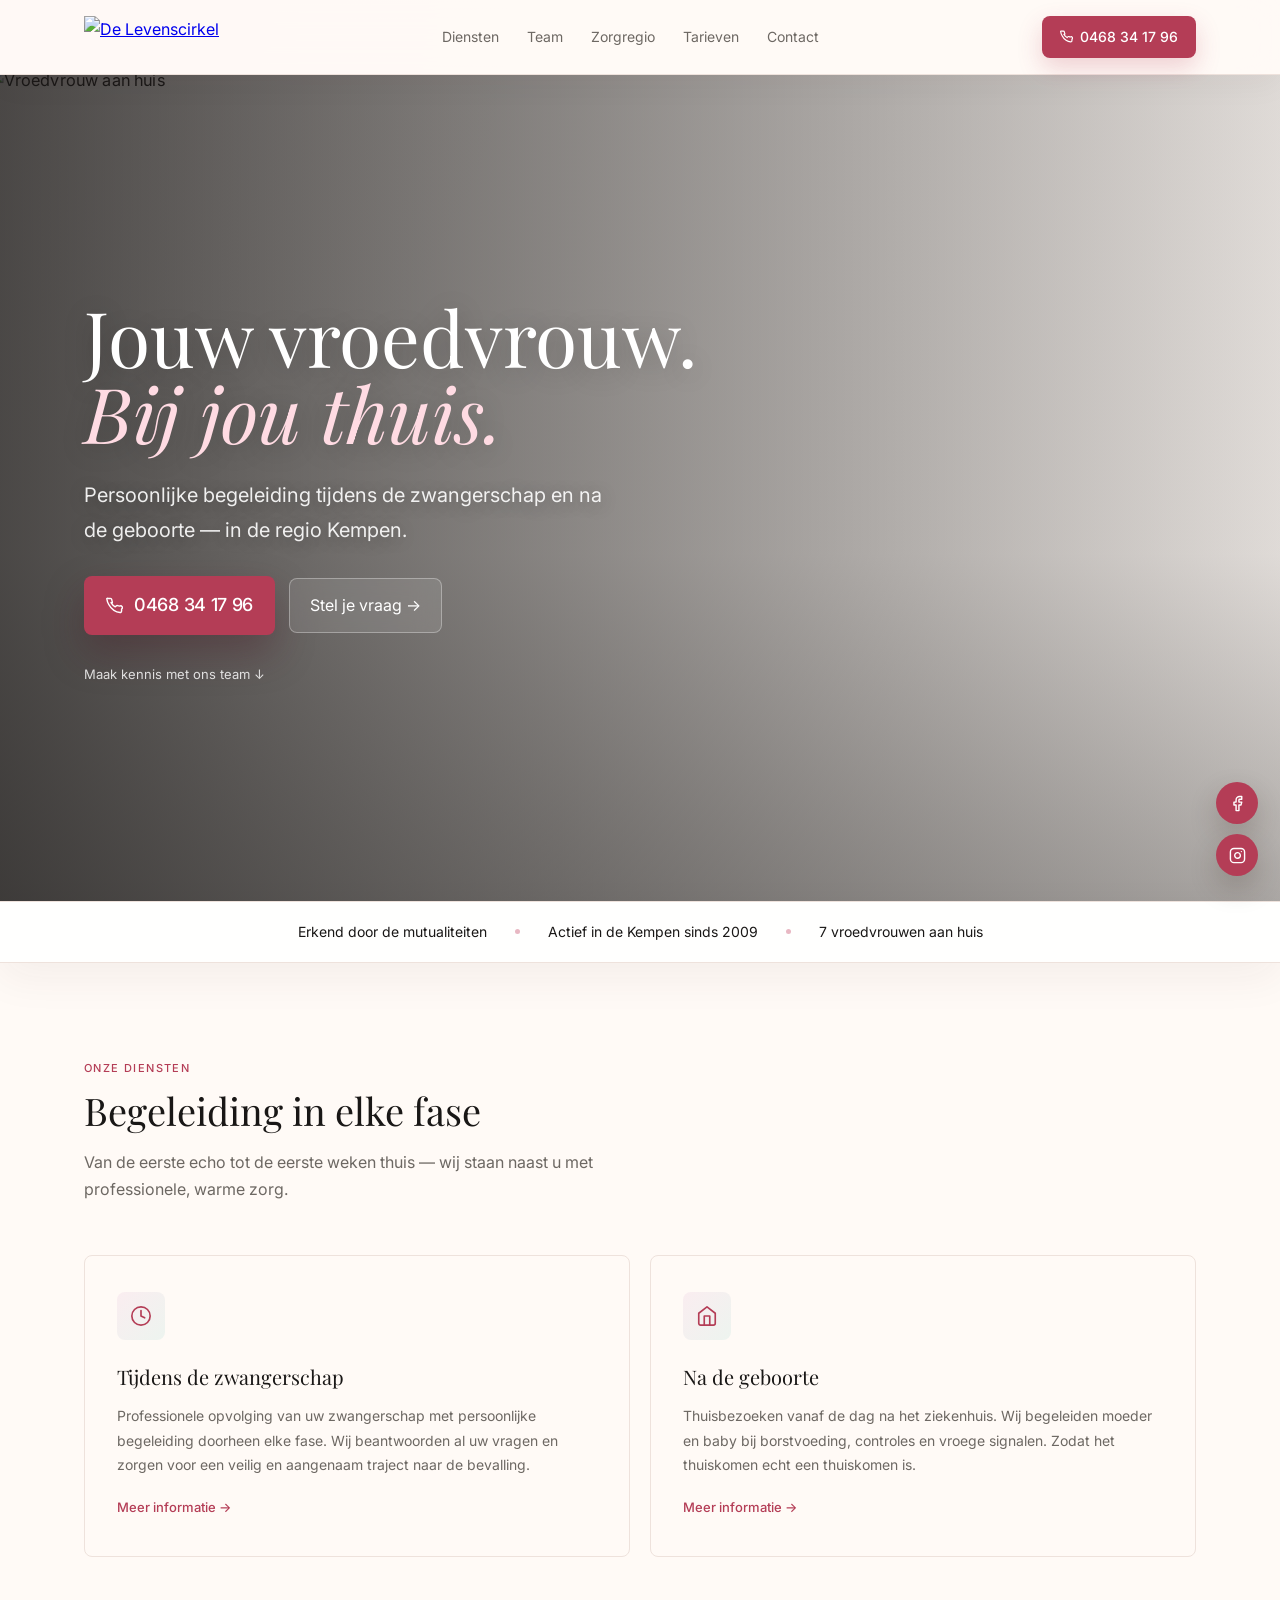
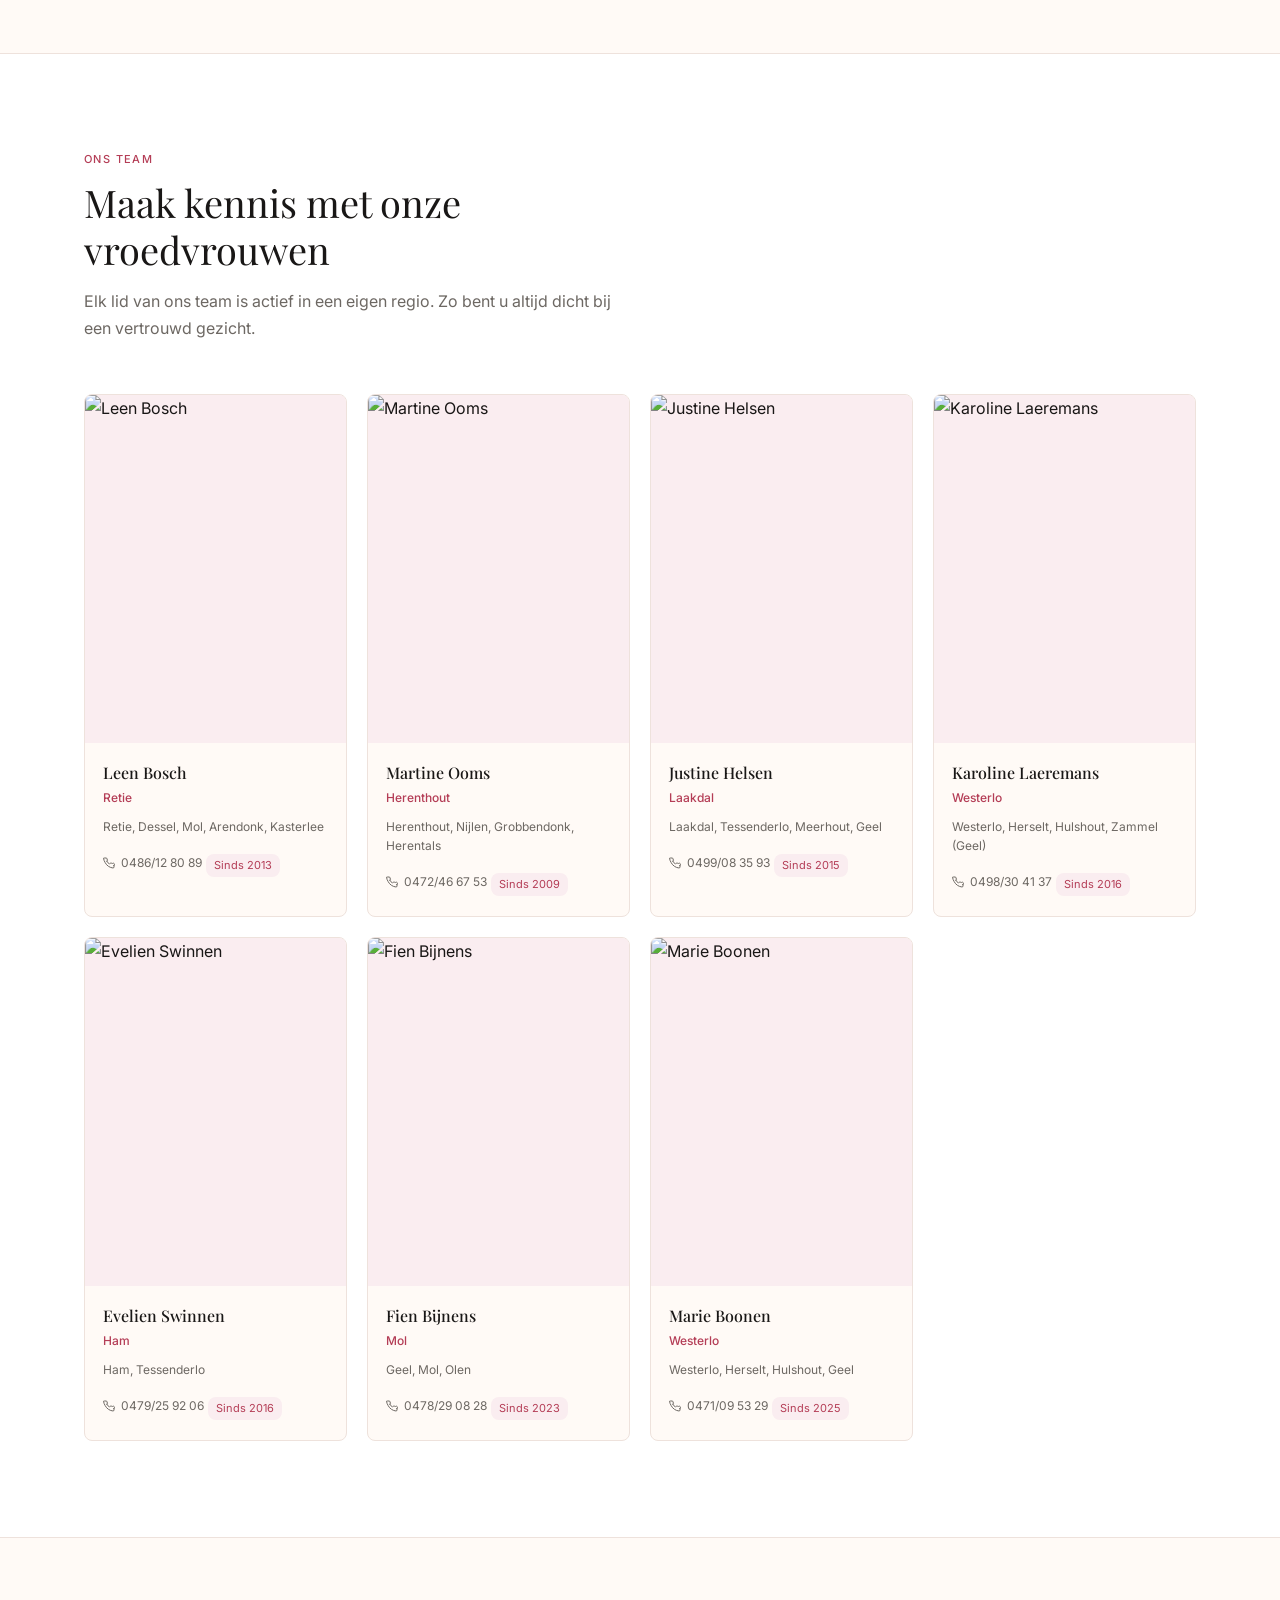
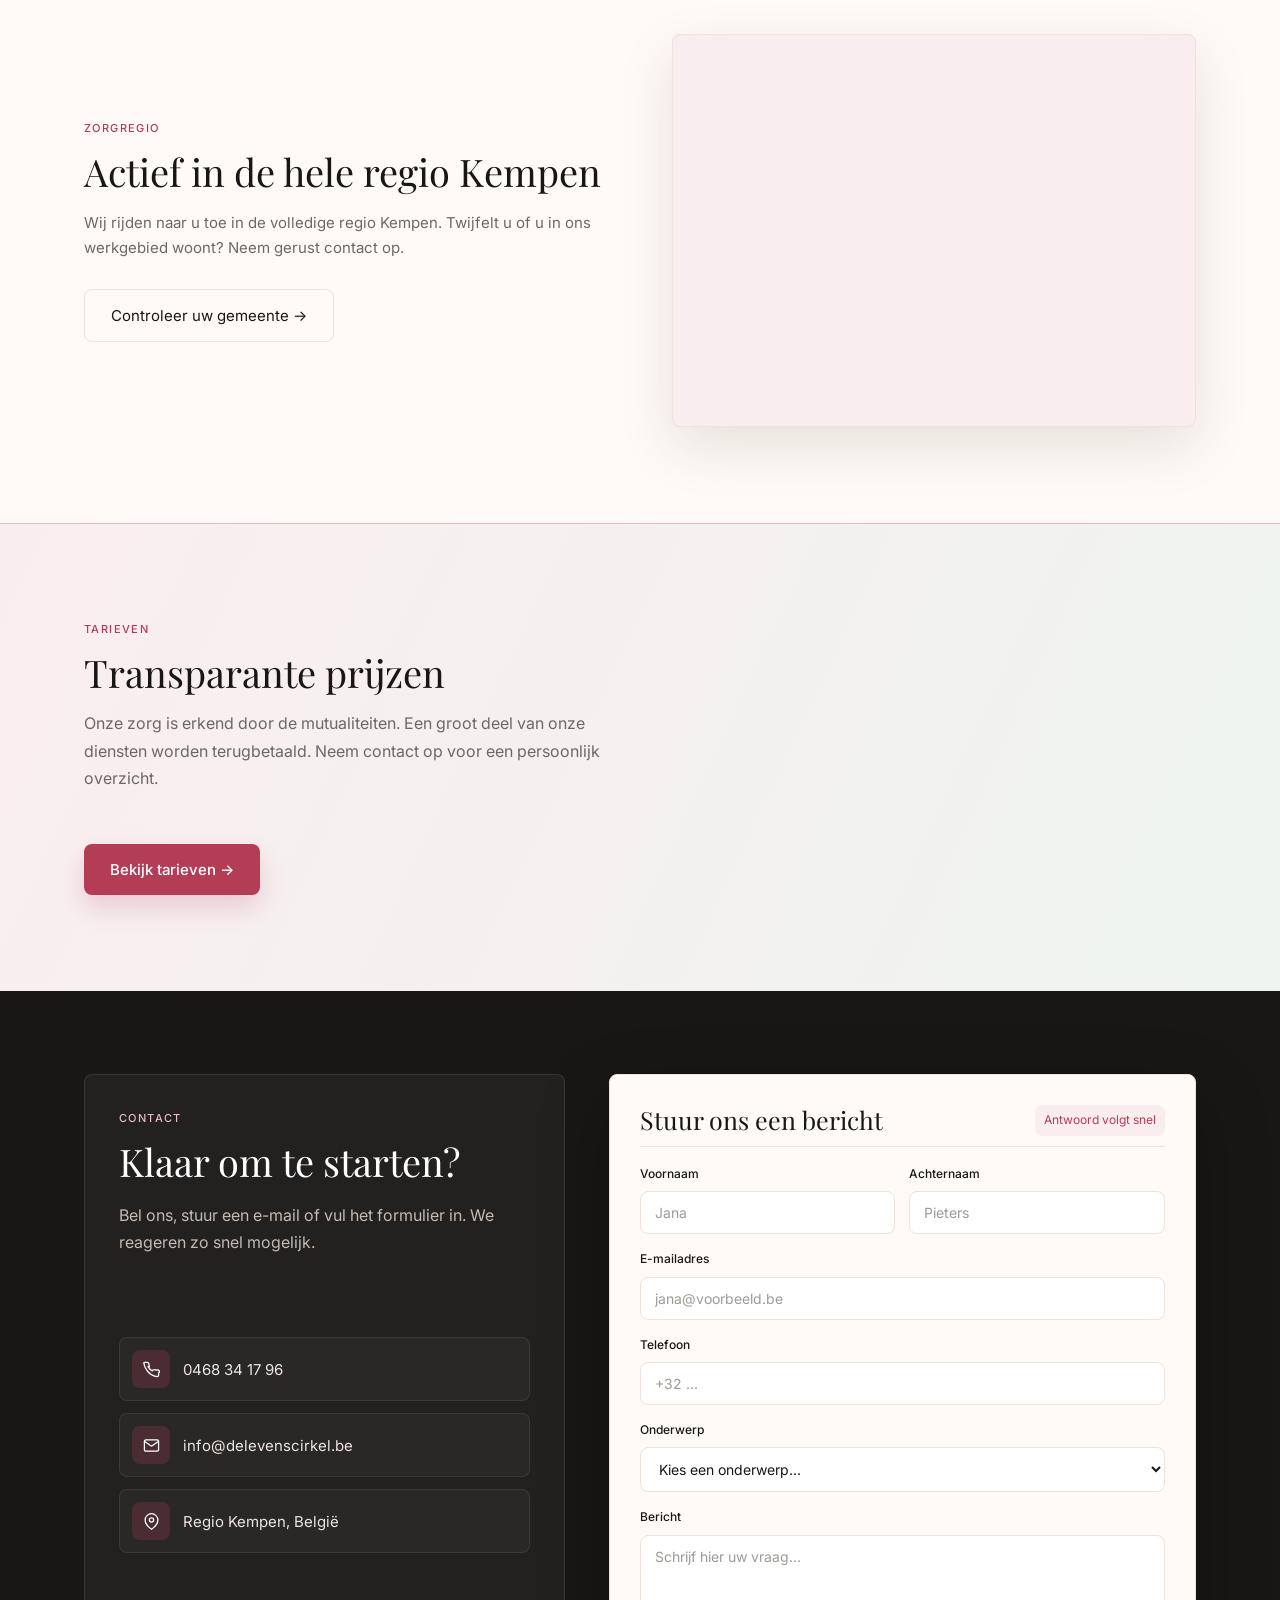
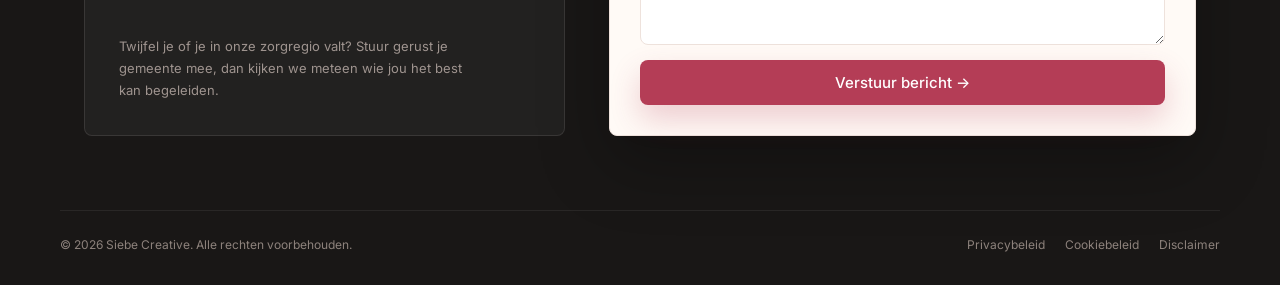
==== index.html @ e7edda1c "push" ====
<!DOCTYPE html>
<html lang="nl">
<head>
  <meta charset="UTF-8" />
  <meta name="viewport" content="width=device-width, initial-scale=1.0" />
  <title>De Levenscirkel - Vroedvrouwen aan huis · Regio Kempen</title>
  <meta name="description" content="Vertrouw tijdens je zwangerschap en na de geboorte op de zelfstandige vroedvrouwen van De Levenscirkel. Actief in de hele Antwerpse Kempen." />
  <link rel="preconnect" href="https://fonts.googleapis.com" />
  <link rel="preconnect" href="https://fonts.gstatic.com" crossorigin />
  <link href="https://fonts.googleapis.com/css2?family=Playfair+Display:ital,wght@0,400;0,500;1,400&family=Inter:wght@300;400;500&display=swap" rel="stylesheet" />
  <link rel="stylesheet" href="https://unpkg.com/leaflet@1.9.4/dist/leaflet.css" />
  <style>
    *, *::before, *::after { box-sizing: border-box; margin: 0; padding: 0; }

    :root {
      --rose:       #b43d56;
      --rose-dark:  #8f2d42;
      --rose-light: #faedf0;
      --rose-mid:   #e8b8c3;
      --sage:       #8ea596;
      --sage-light: #edf4ef;
      --gold:       #c99f5b;
      --dark:       #191716;
      --muted:      #6d6863;
      --bg:         #fffaf6;
      --white:      #ffffff;
      --border:     #eee2dc;
      --shadow:     0 20px 55px rgba(63, 38, 30, 0.12);
      --max:        1160px;
    }

    html { scroll-behavior: smooth; }

    body {
      font-family: 'Inter', sans-serif;
      font-size: 16px;
      line-height: 1.7;
      color: var(--dark);
      background:
        linear-gradient(180deg, rgba(255,250,246,0.82), rgba(255,250,246,1) 760px),
        radial-gradient(circle at top left, rgba(232,184,195,0.28), transparent 32rem),
        var(--bg);
      -webkit-font-smoothing: antialiased;
    }

    /* ── NAV ── */
    nav {
      position: sticky;
      top: 0;
      z-index: 100;
      background: rgba(255,250,246,0.86);
      backdrop-filter: blur(18px);
      border-bottom: 1px solid var(--border);
      box-shadow: 0 10px 32px rgba(49, 31, 25, 0.04);
    }

    .nav-inner {
      max-width: var(--max);
      margin: 0 auto;
      padding: 0 24px;
      height: 74px;
      display: flex;
      align-items: center;
      justify-content: space-between;
      gap: 24px;
    }

    .logo img {
      height: 43px;
      width: auto;
      display: block;
    }

    .nav-links {
      display: flex;
      gap: 28px;
      list-style: none;
    }

    .nav-links a {
      font-size: 14px;
      color: var(--muted);
      text-decoration: none;
      transition: color 0.2s;
      position: relative;
    }

    .nav-links a:hover { color: var(--rose); }

    .nav-links a::after {
      content: '';
      position: absolute;
      left: 0;
      right: 0;
      bottom: -8px;
      height: 2px;
      border-radius: 99px;
      background: var(--rose);
      opacity: 0;
      transform: scaleX(0.5);
      transition: opacity 0.2s, transform 0.2s;
    }

    .nav-links a:hover::after { opacity: 1; transform: scaleX(1); }

    .nav-cta {
      display: inline-flex;
      align-items: center;
      gap: 7px;
      font-size: 14px;
      font-weight: 500;
      color: var(--white);
      background: var(--rose);
      padding: 9px 18px;
      border-radius: 8px;
      text-decoration: none;
      white-space: nowrap;
      box-shadow: 0 10px 24px rgba(180,61,86,0.22);
      transition: opacity 0.2s, transform 0.2s, box-shadow 0.2s;
      flex-shrink: 0;
    }

    .nav-cta:hover { opacity: 0.92; transform: translateY(-1px); box-shadow: 0 14px 28px rgba(180,61,86,0.25); }

    /* ── HERO ── */
    .hero-wrap {
      position: relative;
      min-height: calc(100vh - 74px);
      max-height: 760px;
      overflow: hidden;
      display: grid;
      align-items: center;
    }

    .hero-text-col {
      position: relative;
      z-index: 3;
      display: flex;
      flex-direction: column;
      justify-content: center;
      max-width: var(--max);
      width: 100%;
      margin: 0 auto;
      padding: 86px 24px 78px;
    }

    .hero-text-col h1 {
      font-family: 'Playfair Display', serif;
      font-size: clamp(44px, 6vw, 78px);
      font-weight: 400;
      line-height: 0.98;
      color: var(--white);
      margin-bottom: 28px;
      max-width: 620px;
      text-shadow: 0 4px 28px rgba(0,0,0,0.22);
    }

    .hero-text-col h1 em {
      font-style: italic;
      color: #ffdbe3;
      display: block;
    }

    .hero-text-col p {
      font-size: clamp(17px, 1.6vw, 20px);
      color: rgba(255,255,255,0.9);
      line-height: 1.75;
      max-width: 520px;
      margin-bottom: 28px;
      text-shadow: 0 3px 18px rgba(0,0,0,0.28);
    }

    .hero-kicker {
      display: inline-flex;
      align-items: center;
      width: fit-content;
      gap: 9px;
      margin-bottom: 18px;
      padding: 8px 12px;
      border: 1px solid rgba(255,255,255,0.25);
      border-radius: 8px;
      color: rgba(255,255,255,0.92);
      background: rgba(255,255,255,0.12);
      backdrop-filter: blur(14px);
      font-size: 13px;
      font-weight: 500;
    }

    .hero-kicker::before {
      content: '';
      width: 7px;
      height: 7px;
      border-radius: 50%;
      background: var(--gold);
      box-shadow: 0 0 0 5px rgba(201,159,91,0.18);
    }

    .hero-actions {
      display: flex;
      align-items: center;
      gap: 14px;
      flex-wrap: wrap;
      margin-bottom: 28px;
    }

    .hero-tel {
      display: inline-flex;
      align-items: center;
      gap: 11px;
      width: fit-content;
      font-size: 18px;
      font-weight: 500;
      color: var(--white);
      background: var(--rose);
      text-decoration: none;
      letter-spacing: -0.3px;
      padding: 14px 22px;
      border-radius: 8px;
      box-shadow: 0 18px 38px rgba(69,21,32,0.34);
      transition: transform 0.2s, background 0.2s;
    }

    .hero-tel svg { color: currentColor; flex-shrink: 0; }
    .hero-tel:hover { background: var(--rose-dark); transform: translateY(-1px); }

    .hero-secondary {
      display: inline-flex;
      align-items: center;
      gap: 8px;
      color: var(--white);
      border: 1px solid rgba(255,255,255,0.32);
      border-radius: 8px;
      padding: 13px 20px;
      text-decoration: none;
      background: rgba(255,255,255,0.1);
      backdrop-filter: blur(14px);
      transition: background 0.2s, transform 0.2s;
    }

    .hero-secondary:hover { background: rgba(255,255,255,0.18); transform: translateY(-1px); }

    .hero-scroll {
      font-size: 13px;
      color: rgba(255,255,255,0.82);
      text-decoration: none;
      display: inline-flex;
      align-items: center;
      gap: 6px;
      transition: color 0.2s;
    }

    .hero-scroll:hover { color: var(--white); }

    .hero-photo-col {
      position: absolute;
      inset: 0;
      overflow: hidden;
    }

    .hero-photo-col::after {
      content: '';
      position: absolute;
      inset: 0;
      background:
        linear-gradient(90deg, rgba(25,23,22,0.78) 0%, rgba(25,23,22,0.50) 44%, rgba(25,23,22,0.12) 100%),
        linear-gradient(0deg, rgba(25,23,22,0.28), rgba(25,23,22,0.02) 42%);
      z-index: 1;
      pointer-events: none;
    }

    .hero-photo-col img {
      position: absolute;
      inset: 0;
      width: 100%;
      height: 100%;
      object-fit: cover;
      object-position: center 38%;
      display: block;
      transform: scale(1.02);
    }

    /* ── TRUST STRIP ── */
    .trust-strip {
      border-top: 1px solid var(--border);
      border-bottom: 1px solid var(--border);
      background: rgba(255,255,255,0.92);
      box-shadow: 0 14px 44px rgba(63, 38, 30, 0.06);
    }

    .trust-inner {
      max-width: var(--max);
      margin: 0 auto;
      padding: 18px 24px;
      display: flex;
      align-items: center;
      justify-content: center;
      gap: 28px;
      font-size: 14px;
      color: var(--dark);
      flex-wrap: wrap;
    }

    .trust-dot {
      width: 5px;
      height: 5px;
      border-radius: 50%;
      background: var(--rose-mid);
      flex-shrink: 0;
    }

    /* ── SHARED BUTTONS (used in other sections) ── */
    .btn-primary {
      display: inline-flex;
      align-items: center;
      gap: 8px;
      font-size: 15px;
      font-weight: 500;
      color: var(--white);
      background: var(--rose);
      padding: 13px 26px;
      border-radius: 8px;
      text-decoration: none;
      box-shadow: 0 12px 26px rgba(180,61,86,0.2);
      transition: opacity 0.2s, transform 0.15s;
    }

    .btn-primary:hover { opacity: 0.87; transform: translateY(-1px); }

    .btn-ghost {
      display: inline-flex;
      align-items: center;
      gap: 8px;
      font-size: 15px;
      color: var(--dark);
      background: transparent;
      border: 1px solid var(--border);
      padding: 13px 26px;
      border-radius: 8px;
      text-decoration: none;
      transition: border-color 0.2s, background 0.2s;
    }

    .btn-ghost:hover { border-color: var(--rose-mid); background: var(--rose-light); }

    /* ── SECTION COMMON ── */
    .section {
      max-width: var(--max);
      margin: 0 auto;
      padding: 96px 24px;
    }

    .section-label {
      font-size: 11px;
      font-weight: 500;
      letter-spacing: 1.4px;
      text-transform: uppercase;
      color: var(--rose);
      margin-bottom: 10px;
    }

    .section-title {
      font-family: 'Playfair Display', serif;
      font-size: clamp(26px, 3.2vw, 38px);
      font-weight: 400;
      line-height: 1.25;
      color: var(--dark);
      max-width: 520px;
      margin-bottom: 14px;
    }

    .section-intro {
      font-size: 16px;
      color: var(--muted);
      max-width: 540px;
      margin-bottom: 52px;
    }

    /* ── DIENSTEN ── */
    .services-grid {
      display: grid;
      grid-template-columns: repeat(2, 1fr);
      gap: 20px;
    }

    .service-card {
      background: #FFFAF6;
      border: 1px solid var(--border);
      border-radius: 8px;
      padding: 36px 32px;
      position: relative;
      overflow: hidden;
      transition: box-shadow 0.2s, transform 0.2s, border-color 0.2s;
    }

    .service-card::before {
      content: '';
      position: absolute;
      inset: 0 0 auto;
      height: 4px;
      background: linear-gradient(90deg, var(--rose), var(--sage), var(--gold));
      opacity: 0;
      transition: opacity 0.2s;
    }

    .service-card:hover {
      box-shadow: var(--shadow);
      transform: translateY(-3px);
      border-color: rgba(180,61,86,0.24);
    }

    .service-card:hover::before { opacity: 1; }

    .service-icon {
      width: 48px;
      height: 48px;
      background: linear-gradient(135deg, var(--rose-light), var(--sage-light));
      border-radius: 8px;
      display: flex;
      align-items: center;
      justify-content: center;
      margin-bottom: 20px;
    }

    .service-card h3 {
      font-family: 'Playfair Display', serif;
      font-size: 20px;
      font-weight: 400;
      margin-bottom: 10px;
    }

    .service-card p { font-size: 14px; color: var(--muted); line-height: 1.75; }

    .card-link {
      display: inline-flex;
      align-items: center;
      gap: 5px;
      margin-top: 18px;
      font-size: 13px;
      font-weight: 500;
      color: var(--rose);
      text-decoration: none;
    }

    .card-link:hover { text-decoration: underline; }

    /* ── TEAM ── */
    .team-bg {
      background: var(--white);
      border-top: 1px solid var(--border);
      border-bottom: 1px solid var(--border);
    }

    .team-grid {
      display: grid;
      grid-template-columns: repeat(4, 1fr);
      gap: 20px;
    }

    .team-toggle {
      display: none;
      align-items: center;
      justify-content: center;
      width: 100%;
      margin-top: 22px;
      border: 1px solid var(--rose-mid);
      border-radius: 8px;
      background: var(--white);
      color: var(--rose);
      padding: 13px 18px;
      font-family: 'Inter', sans-serif;
      font-size: 14px;
      font-weight: 700;
      cursor: pointer;
    }

    .team-card {
      border-radius: 8px;
      overflow: hidden;
      background: var(--bg);
      border: 1px solid var(--border);
      transition: box-shadow 0.2s, transform 0.2s, border-color 0.2s;
    }

    .team-card:hover {
      box-shadow: var(--shadow);
      transform: translateY(-2px);
      border-color: rgba(180,61,86,0.22);
    }

    .team-photo {
      width: 100%;
      aspect-ratio: 3/4;
      overflow: hidden;
      background: var(--rose-light);
    }

    .team-photo img {
      width: 100%;
      height: 100%;
      object-fit: cover;
      object-position: top center;
      display: block;
    }

    .team-info { padding: 16px 18px 20px; }

    .team-info h3 {
      font-family: 'Playfair Display', serif;
      font-size: 16px;
      font-weight: 500;
      margin-bottom: 2px;
    }

    .team-city {
      font-size: 12px;
      color: var(--rose);
      font-weight: 500;
      margin-bottom: 8px;
    }

    .team-cities {
      font-size: 12px;
      color: var(--muted);
      line-height: 1.6;
      margin-bottom: 10px;
    }

    .team-phone {
      display: inline-flex;
      align-items: center;
      gap: 6px;
      font-size: 12px;
      color: var(--muted);
      text-decoration: none;
    }

    .team-phone:hover { color: var(--rose); }

    .team-since {
      display: inline-block;
      font-size: 11px;
      color: var(--muted);
      background: var(--rose-light);
      color: var(--rose);
      padding: 2px 8px;
      border-radius: 8px;
      margin-top: 8px;
    }

    /* ── ZORGREGIO ── */
    .region-wrap {
      display: grid;
      grid-template-columns: 1fr 1fr;
      gap: 64px;
      align-items: center;
    }

    .region-map {
      border-radius: 8px;
      overflow: hidden;
      border: 1px solid var(--border);
      aspect-ratio: 4/3;
      box-shadow: var(--shadow);
      position: relative;
      background: var(--rose-light);
    }

    #midwife-map {
      width: 100%;
      height: 100%;
      display: block;
    }

    .leaflet-container {
      font-family: 'Inter', sans-serif;
      background: var(--rose-light);
    }

    .midwife-marker {
      position: relative;
      width: 34px;
      height: 34px;
      border: 3px solid var(--white);
      border-radius: 50% 50% 50% 0;
      background: var(--rose);
      box-shadow: 0 9px 22px rgba(52, 28, 24, 0.25);
      cursor: pointer;
      transform: rotate(-45deg);
      transition: transform 0.2s, background 0.2s;
    }

    .midwife-marker::after {
      content: '';
      position: absolute;
      inset: 8px;
      border-radius: 50%;
      background: var(--white);
    }

    .midwife-marker:hover,
    .midwife-marker.is-active {
      background: var(--rose-dark);
      transform: rotate(-45deg) scale(1.08);
    }

    .leaflet-control-attribution {
      font-size: 10px;
    }

    .map-card {
      position: absolute;
      left: 24px;
      top: 24px;
      z-index: 900;
      width: min(310px, calc(100% - 48px));
      padding: 26px 26px 20px;
      border-radius: 8px;
      background: var(--white);
      box-shadow: 0 18px 45px rgba(52, 28, 24, 0.22);
    }

    .map-card-close {
      position: absolute;
      right: 16px;
      top: 14px;
      width: 28px;
      height: 28px;
      border: none;
      background: transparent;
      color: #6b625d;
      cursor: pointer;
      font-size: 28px;
      line-height: 1;
    }

    .map-card h3 {
      font-family: 'Inter', sans-serif;
      font-size: 28px;
      line-height: 1.1;
      color: var(--rose);
      margin: 8px 34px 20px 0;
    }

    .map-card p {
      color: #5b5551;
      font-size: 16px;
      line-height: 1.55;
      margin-bottom: 18px;
    }

    .map-card a {
      color: var(--rose);
    }

    .map-card-cta {
      display: inline-flex;
      align-items: center;
      justify-content: space-between;
      gap: 18px;
      min-width: 212px;
      margin-top: 2px;
      padding: 16px 20px;
      border-radius: 0;
      background: var(--rose);
      color: var(--white) !important;
      font-weight: 700;
      text-decoration: none;
      text-transform: uppercase;
    }

    .map-card-cta:hover { background: var(--rose-dark); }

    /* ── TARIEVEN ── */
    .tarieven-bg {
      background:
        linear-gradient(115deg, rgba(250,237,240,0.98) 0%, rgba(237,244,239,0.94) 100%);
      border-top: 1px solid var(--rose-mid);
    }

    /* ── CONTACT ── */
    .contact-bg {
      background: #191716;
      border-top: 1px solid rgba(25,23,22,0.08);
    }

    .contact-inner {
      max-width: var(--max);
      margin: 0 auto;
      padding: 82px 24px 74px;
      display: grid;
      grid-template-columns: minmax(0, 0.9fr) minmax(360px, 1.1fr);
      gap: 44px;
      align-items: stretch;
    }

    .contact-panel {
      display: flex;
      flex-direction: column;
      justify-content: space-between;
      gap: 34px;
      padding: 34px;
      border: 1px solid rgba(255,255,255,0.1);
      border-radius: 8px;
      background: rgba(255,255,255,0.045);
    }

    .contact-inner .section-label { color: #e8b8c3; }
    .contact-inner .section-title { color: var(--white); max-width: 420px; margin-bottom: 16px; }
    .contact-inner .section-intro { color: #c5b9b2; max-width: 430px; margin-bottom: 0; }

    .contact-list { list-style: none; display: flex; flex-direction: column; gap: 12px; }

    .contact-list li {
      display: flex;
      align-items: center;
      gap: 13px;
      font-size: 15px;
      color: #eee4df;
      padding: 12px;
      border: 1px solid rgba(255,255,255,0.08);
      border-radius: 8px;
      background: rgba(255,255,255,0.035);
    }

    .c-icon {
      width: 38px;
      height: 38px;
      min-width: 38px;
      border-radius: 8px;
      background: rgba(180,61,86,0.24);
      display: flex;
      align-items: center;
      justify-content: center;
    }

    .contact-list a { color: inherit; text-decoration: none; }
    .contact-list a:hover { color: #ffdbe3; }

    .contact-note {
      color: #9f948f;
      font-size: 13px;
      line-height: 1.7;
      max-width: 360px;
    }

    .contact-form {
      display: flex;
      flex-direction: column;
      gap: 15px;
      padding: 30px;
      border: 1px solid var(--border);
      border-radius: 8px;
      background: #FFFAF6;
      box-shadow: 0 26px 70px rgba(0,0,0,0.28);
    }

    .form-heading {
      display: flex;
      justify-content: space-between;
      align-items: flex-start;
      gap: 18px;
      padding-bottom: 10px;
      margin-bottom: 2px;
      border-bottom: 1px solid var(--border);
    }

    .form-heading h3 {
      font-family: 'Playfair Display', serif;
      font-size: 25px;
      font-weight: 400;
      line-height: 1.2;
      color: var(--dark);
    }

    .form-heading span {
      font-size: 12px;
      color: var(--rose);
      background: var(--rose-light);
      padding: 5px 9px;
      border-radius: 8px;
      white-space: nowrap;
    }

    .form-row { display: grid; grid-template-columns: 1fr 1fr; gap: 14px; }

    .form-group { display: flex; flex-direction: column; gap: 7px; }

    .form-group label {
      font-size: 12px;
      color: var(--dark);
      font-weight: 500;
    }

    .form-group input,
    .form-group textarea,
    .form-group select {
      background: #FFFFFF;
      border: 1px solid var(--border);
      border-radius: 8px;
      padding: 12px 14px;
      font-size: 14px;
      color: var(--dark);
      font-family: 'Inter', sans-serif;
      outline: none;
      transition: border-color 0.2s, background 0.2s, box-shadow 0.2s;
    }

    .form-group input::placeholder,
    .form-group textarea::placeholder { color: #a09a94; }

    .form-group input:focus,
    .form-group textarea:focus,
    .form-group select:focus {
      background: #FFFFFF;
      border-color: var(--rose);
      box-shadow: 0 0 0 3px rgba(180,61,86,0.12);
    }

    .form-group textarea { resize: vertical; min-height: 110px; }
    .form-group select option { background: var(--white); color: var(--dark); }

    .btn-submit {
      display: inline-flex;
      align-items: center;
      justify-content: center;
      gap: 8px;
      font-size: 15px;
      font-weight: 500;
      color: var(--white);
      background: var(--rose);
      border: none;
      padding: 13px 24px;
      border-radius: 8px;
      cursor: pointer;
      font-family: 'Inter', sans-serif;
      align-self: stretch;
      box-shadow: 0 14px 30px rgba(180,61,86,0.24);
      transition: opacity 0.2s, transform 0.2s, box-shadow 0.2s;
    }

    .btn-submit:hover {
      opacity: 0.94;
      transform: translateY(-1px);
      box-shadow: 0 18px 36px rgba(180,61,86,0.3);
    }

    /* ── FOOTER ── */
    footer {
      background: #191716;
      padding: 0 24px 30px;
    }

    .footer-inner {
      max-width: var(--max);
      margin: 0 auto;
      display: flex;
      flex-direction: column;
      padding-top: 24px;
      border-top: 1px solid rgba(255,255,255,0.07);
    }

    .footer-logo img { height: 32px; width: auto; filter: brightness(0) invert(1); }

    .footer-bottom {
      display: flex;
      justify-content: space-between;
      align-items: center;
      font-size: 12px;
      color: #8d827c;
    }

    .footer-links { display: flex; gap: 20px; }
    .footer-links a { color: #8d827c; text-decoration: none; }
    .footer-links a:hover { color: #e8b8c3; }

    .floating-social {
      position: fixed;
      right: 22px;
      z-index: 110;
      width: 42px;
      height: 42px;
      border-radius: 50%;
      background: var(--rose);
      color: var(--white);
      display: flex;
      align-items: center;
      justify-content: center;
      text-decoration: none;
      box-shadow: 0 12px 28px rgba(49, 31, 25, 0.22);
      transition: transform 0.2s, background 0.2s;
    }

    .floating-social:hover {
      background: var(--rose-dark);
      transform: translateY(-2px);
    }

    .floating-facebook { bottom: 76px; }
    .floating-instagram { bottom: 24px; }

    /* ── RESPONSIVE ── */
    @media (max-width: 900px) {
      .team-grid { grid-template-columns: repeat(3, 1fr); }
      .stats-inner { grid-template-columns: repeat(2, 1fr); }
    }

    @media (max-width: 768px) {
      .nav-inner { height: 66px; padding: 0 18px; }
      .logo img { height: 36px; }
      .nav-cta { padding: 8px 12px; font-size: 13px; }
      .hero-wrap { min-height: calc(100svh - 66px); max-height: none; }
      .hero-text-col { padding: 62px 20px 42px; justify-content: end; }
      .hero-text-col h1 { font-size: clamp(36px, 11vw, 50px); margin-bottom: 18px; }
      .hero-text-col p { max-width: 100%; margin-bottom: 22px; font-size: 16px; line-height: 1.62; }
      .hero-kicker { font-size: 12px; padding: 7px 10px; }
      .hero-actions { align-items: stretch; flex-direction: column; }
      .hero-tel,
      .hero-secondary { justify-content: center; width: 100%; min-height: 46px; }
      .hero-scroll { display: none; }
      .hero-photo-col::after {
        background:
          linear-gradient(90deg, rgba(25,23,22,0.64), rgba(25,23,22,0.28)),
          linear-gradient(0deg, rgba(25,23,22,0.62), rgba(25,23,22,0.06) 58%);
      }
      .hero-photo-col img { object-position: 62% center; }
      .trust-inner { justify-content: flex-start; gap: 12px; padding: 14px 20px; font-size: 12px; }
      .trust-dot { display: none; }
      .section { padding: 64px 20px; }
      .section-intro { margin-bottom: 34px; }
      .services-grid { grid-template-columns: 1fr; }
      .service-card { padding: 26px 22px; }
      .team-grid { grid-template-columns: repeat(2, 1fr); }
      .team-grid:not(.is-expanded) .team-card:nth-child(n+5) { display: none; }
      .team-toggle { display: flex; }
      .team-info { padding: 14px; }
      .team-info h3 { font-size: 15px; }
      .team-cities { font-size: 11px; }
      .region-wrap { grid-template-columns: 1fr; }
      .region-map { aspect-ratio: auto; height: 520px; }
      .map-card {
        left: 14px;
        top: 14px;
        width: calc(100% - 28px);
        max-height: 46%;
        overflow: auto;
        padding: 20px 20px 18px;
      }
      .map-card h3 { font-size: 24px; }
      .map-card p { font-size: 14px; }
      .map-card-cta { width: 100%; }
      .contact-inner { grid-template-columns: 1fr; gap: 44px; padding: 64px 20px; }
      .contact-panel { padding: 24px; }
      .contact-form { padding: 18px; }
      .form-heading { flex-direction: column; gap: 8px; }
      .form-row { grid-template-columns: 1fr; }
      .nav-links { display: none; }
      .footer-bottom { flex-direction: column; gap: 10px; text-align: center; }
    }

    @media (max-width: 480px) {
      .nav-inner { gap: 12px; }
      .nav-cta svg { display: none; }
      .hero-wrap { min-height: 620px; }
      .team-grid { grid-template-columns: 1fr; }
      .team-grid:not(.is-expanded) .team-card:nth-child(n+4) { display: none; }
      .stats-inner { grid-template-columns: 1fr 1fr; }
      .form-heading h3 { font-size: 22px; }
      .footer-links { flex-wrap: wrap; justify-content: center; gap: 12px; }
      .floating-social { right: 14px; width: 38px; height: 38px; }
      .floating-facebook { bottom: 66px; }
      .floating-instagram { bottom: 18px; }
    }
  </style>
</head>
<body>

  <!-- NAV -->
  <nav>
    <div class="nav-inner">
      <a class="logo" href="#">
        <img src="https://delevenscirkel.be/themes/shop/default/build/assets/logo-0cc61c40.png" alt="De Levenscirkel" />
      </a>
      <ul class="nav-links">
        <li><a href="#diensten">Diensten</a></li>
        <li><a href="#team">Team</a></li>
        <li><a href="#zorgregio">Zorgregio</a></li>
        <li><a href="./tarieven.html">Tarieven</a></li>
        <li><a href="#contact">Contact</a></li>
      </ul>
      <a class="nav-cta" href="tel:+32468341796">
        <svg width="13" height="13" viewBox="0 0 24 24" fill="none" stroke="currentColor" stroke-width="2.2" stroke-linecap="round" stroke-linejoin="round"><path d="M22 16.92v3a2 2 0 0 1-2.18 2 19.79 19.79 0 0 1-8.63-3.07A19.5 19.5 0 0 1 4.19 11a19.79 19.79 0 0 1-3.07-8.67A2 2 0 0 1 3.11 2h3a2 2 0 0 1 2 1.72c.127.96.361 1.903.7 2.81a2 2 0 0 1-.45 2.11L7.09 7.91a16 16 0 0 0 6 6l1.27-1.27a2 2 0 0 1 2.11-.45c.907.339 1.85.573 2.81.7A2 2 0 0 1 22 16.92z"/></svg>
        0468 34 17 96
      </a>
    </div>
  </nav>

  <!-- HERO -->
  <div class="hero-wrap">
    <div class="hero-text-col">
      <h1>Jouw vroedvrouw.<em>Bij jou thuis.</em></h1>
      <p>Persoonlijke begeleiding tijdens de zwangerschap en na de geboorte &mdash; in de regio Kempen.</p>
      <div class="hero-actions">
        <a class="hero-tel" href="tel:+32468341796">
          <svg width="17" height="17" viewBox="0 0 24 24" fill="none" stroke="currentColor" stroke-width="2" stroke-linecap="round" stroke-linejoin="round"><path d="M22 16.92v3a2 2 0 0 1-2.18 2 19.79 19.79 0 0 1-8.63-3.07A19.5 19.5 0 0 1 4.19 11a19.79 19.79 0 0 1-3.07-8.67A2 2 0 0 1 3.11 2h3a2 2 0 0 1 2 1.72c.127.96.361 1.903.7 2.81a2 2 0 0 1-.45 2.11L7.09 7.91a16 16 0 0 0 6 6l1.27-1.27a2 2 0 0 1 2.11-.45c.907.339 1.85.573 2.81.7A2 2 0 0 1 22 16.92z"/></svg>
          0468 34 17 96
        </a>
        <a class="hero-secondary" href="#contact">Stel je vraag &rarr;</a>
      </div>
      <a class="hero-scroll" href="#team">Maak kennis met ons team &darr;</a>
    </div>
    <div class="hero-photo-col">
      <!-- Vervang door eigen foto: een sfeervolle scène zonder gezicht, bv. handen, buik, thuisbezoek -->
      <img
        src="https://delevenscirkel.be/storage/page/1/9575284954-xxl.webp"
        alt="Vroedvrouw aan huis"
      />
    </div>
  </div>

  <div class="trust-strip">
    <div class="trust-inner">
      <span>Erkend door de mutualiteiten</span>
      <div class="trust-dot"></div>
      <span>Actief in de Kempen sinds 2009</span>
      <div class="trust-dot"></div>
      <span>7 vroedvrouwen aan huis</span>
    </div>
  </div>

  <!-- DIENSTEN -->
  <section id="diensten" class="section">
    <p class="section-label">Onze diensten</p>
    <h2 class="section-title">Begeleiding in elke fase</h2>
    <p class="section-intro">Van de eerste echo tot de eerste weken thuis — wij staan naast u met professionele, warme zorg.</p>

    <div class="services-grid">
      <div class="service-card">
        <div class="service-icon">
          <svg width="22" height="22" viewBox="0 0 24 24" fill="none" stroke="var(--rose)" stroke-width="1.8" stroke-linecap="round" stroke-linejoin="round"><circle cx="12" cy="12" r="10"/><polyline points="12 6 12 12 16 14"/></svg>
        </div>
        <h3>Tijdens de zwangerschap</h3>
        <p>Professionele opvolging van uw zwangerschap met persoonlijke begeleiding doorheen elke fase. Wij beantwoorden al uw vragen en zorgen voor een veilig en aangenaam traject naar de bevalling.</p>
        <a class="card-link" href="./tijdens-de-zwangerschap.html">Meer informatie &rarr;</a>
      </div>
      <div class="service-card">
        <div class="service-icon">
          <svg width="22" height="22" viewBox="0 0 24 24" fill="none" stroke="var(--rose)" stroke-width="1.8" stroke-linecap="round" stroke-linejoin="round"><path d="M3 9l9-7 9 7v11a2 2 0 0 1-2 2H5a2 2 0 0 1-2-2z"/><polyline points="9 22 9 12 15 12 15 22"/></svg>
        </div>
        <h3>Na de geboorte</h3>
        <p>Thuisbezoeken vanaf de dag na het ziekenhuis. Wij begeleiden moeder en baby bij borstvoeding, controles en vroege signalen. Zodat het thuiskomen echt een thuiskomen is.</p>
        <a class="card-link" href="./na-de-geboorte.html">Meer informatie &rarr;</a>
      </div>
    </div>
  </section>

  <!-- TEAM -->
  <div id="team" class="team-bg">
    <div class="section">
      <p class="section-label">Ons team</p>
      <h2 class="section-title">Maak kennis met onze vroedvrouwen</h2>
      <p class="section-intro">Elk lid van ons team is actief in een eigen regio. Zo bent u altijd dicht bij een vertrouwd gezicht.</p>

      <div class="team-grid" id="team-grid">

        <!-- Leen Bosch -->
        <div class="team-card">
          <div class="team-photo">
            <img
              src="https://delevenscirkel.be/storage/collection-items/9/Leen-website-md.webp"
              alt="Leen Bosch"
            />
          </div>
          <div class="team-info">
            <h3>Leen Bosch</h3>
            <div class="team-city">Retie</div>
            <div class="team-cities">Retie, Dessel, Mol, Arendonk, Kasterlee</div>
            <a class="team-phone" href="tel:+32486128089">
              <svg width="12" height="12" viewBox="0 0 24 24" fill="none" stroke="currentColor" stroke-width="2" stroke-linecap="round" stroke-linejoin="round"><path d="M22 16.92v3a2 2 0 0 1-2.18 2 19.79 19.79 0 0 1-8.63-3.07A19.5 19.5 0 0 1 4.19 11a19.79 19.79 0 0 1-3.07-8.67A2 2 0 0 1 3.11 2h3a2 2 0 0 1 2 1.72c.127.96.361 1.903.7 2.81a2 2 0 0 1-.45 2.11L7.09 7.91a16 16 0 0 0 6 6l1.27-1.27a2 2 0 0 1 2.11-.45c.907.339 1.85.573 2.81.7A2 2 0 0 1 22 16.92z"/></svg>
              0486/12 80 89
            </a>
            <div class="team-since">Sinds 2013</div>
          </div>
        </div>

        <!-- Martine Ooms -->
        <div class="team-card">
          <div class="team-photo">
            <img
              src="https://delevenscirkel.be/storage/collection-items/10/9416839844.jpg_MARTINE-md.webp"
              alt="Martine Ooms"
            />
          </div>
          <div class="team-info">
            <h3>Martine Ooms</h3>
            <div class="team-city">Herenthout</div>
            <div class="team-cities">Herenthout, Nijlen, Grobbendonk, Herentals</div>
            <a class="team-phone" href="tel:+32472466753">
              <svg width="12" height="12" viewBox="0 0 24 24" fill="none" stroke="currentColor" stroke-width="2" stroke-linecap="round" stroke-linejoin="round"><path d="M22 16.92v3a2 2 0 0 1-2.18 2 19.79 19.79 0 0 1-8.63-3.07A19.5 19.5 0 0 1 4.19 11a19.79 19.79 0 0 1-3.07-8.67A2 2 0 0 1 3.11 2h3a2 2 0 0 1 2 1.72c.127.96.361 1.903.7 2.81a2 2 0 0 1-.45 2.11L7.09 7.91a16 16 0 0 0 6 6l1.27-1.27a2 2 0 0 1 2.11-.45c.907.339 1.85.573 2.81.7A2 2 0 0 1 22 16.92z"/></svg>
              0472/46 67 53
            </a>
            <div class="team-since">Sinds 2009</div>
          </div>
        </div>

        <!-- Justine Helsen -->
        <div class="team-card">
          <div class="team-photo">
            <img
              src="https://delevenscirkel.be/storage/collection-items/7/9416839826.jpg_JUSTINE-md.webp"
              alt="Justine Helsen"
            />
          </div>
          <div class="team-info">
            <h3>Justine Helsen</h3>
            <div class="team-city">Laakdal</div>
            <div class="team-cities">Laakdal, Tessenderlo, Meerhout, Geel</div>
            <a class="team-phone" href="tel:+32499083593">
              <svg width="12" height="12" viewBox="0 0 24 24" fill="none" stroke="currentColor" stroke-width="2" stroke-linecap="round" stroke-linejoin="round"><path d="M22 16.92v3a2 2 0 0 1-2.18 2 19.79 19.79 0 0 1-8.63-3.07A19.5 19.5 0 0 1 4.19 11a19.79 19.79 0 0 1-3.07-8.67A2 2 0 0 1 3.11 2h3a2 2 0 0 1 2 1.72c.127.96.361 1.903.7 2.81a2 2 0 0 1-.45 2.11L7.09 7.91a16 16 0 0 0 6 6l1.27-1.27a2 2 0 0 1 2.11-.45c.907.339 1.85.573 2.81.7A2 2 0 0 1 22 16.92z"/></svg>
              0499/08 35 93
            </a>
            <div class="team-since">Sinds 2015</div>
          </div>
        </div>

        <!-- Karoline Laeremans -->
        <div class="team-card">
          <div class="team-photo">
            <img
              src="https://delevenscirkel.be/storage/collection-items/5/9416839830.jpg_KAROLINE-md.webp"
              alt="Karoline Laeremans"
            />
          </div>
          <div class="team-info">
            <h3>Karoline Laeremans</h3>
            <div class="team-city">Westerlo</div>
            <div class="team-cities">Westerlo, Herselt, Hulshout, Zammel (Geel)</div>
            <a class="team-phone" href="tel:+32498304137">
              <svg width="12" height="12" viewBox="0 0 24 24" fill="none" stroke="currentColor" stroke-width="2" stroke-linecap="round" stroke-linejoin="round"><path d="M22 16.92v3a2 2 0 0 1-2.18 2 19.79 19.79 0 0 1-8.63-3.07A19.5 19.5 0 0 1 4.19 11a19.79 19.79 0 0 1-3.07-8.67A2 2 0 0 1 3.11 2h3a2 2 0 0 1 2 1.72c.127.96.361 1.903.7 2.81a2 2 0 0 1-.45 2.11L7.09 7.91a16 16 0 0 0 6 6l1.27-1.27a2 2 0 0 1 2.11-.45c.907.339 1.85.573 2.81.7A2 2 0 0 1 22 16.92z"/></svg>
              0498/30 41 37
            </a>
            <div class="team-since">Sinds 2016</div>
          </div>
        </div>

        <!-- Evelien Swinnen -->
        <div class="team-card">
          <div class="team-photo">
            <img
              src="https://delevenscirkel.be/storage/collection-items/6/9416839840.jpg_EVELIEN-md.webp"
              alt="Evelien Swinnen"
            />
          </div>
          <div class="team-info">
            <h3>Evelien Swinnen</h3>
            <div class="team-city">Ham</div>
            <div class="team-cities">Ham, Tessenderlo</div>
            <a class="team-phone" href="tel:+32479259206">
              <svg width="12" height="12" viewBox="0 0 24 24" fill="none" stroke="currentColor" stroke-width="2" stroke-linecap="round" stroke-linejoin="round"><path d="M22 16.92v3a2 2 0 0 1-2.18 2 19.79 19.79 0 0 1-8.63-3.07A19.5 19.5 0 0 1 4.19 11a19.79 19.79 0 0 1-3.07-8.67A2 2 0 0 1 3.11 2h3a2 2 0 0 1 2 1.72c.127.96.361 1.903.7 2.81a2 2 0 0 1-.45 2.11L7.09 7.91a16 16 0 0 0 6 6l1.27-1.27a2 2 0 0 1 2.11-.45c.907.339 1.85.573 2.81.7A2 2 0 0 1 22 16.92z"/></svg>
              0479/25 92 06
            </a>
            <div class="team-since">Sinds 2016</div>
          </div>
        </div>

        <!-- Fien Bijnens -->
        <div class="team-card">
          <div class="team-photo">
            <img
              src="https://delevenscirkel.be/storage/collection-items/8/9416839804.jpg_FIEN-md.webp"
              alt="Fien Bijnens"
            />
          </div>
          <div class="team-info">
            <h3>Fien Bijnens</h3>
            <div class="team-city">Mol</div>
            <div class="team-cities">Geel, Mol, Olen</div>
            <a class="team-phone" href="tel:+32478290828">
              <svg width="12" height="12" viewBox="0 0 24 24" fill="none" stroke="currentColor" stroke-width="2" stroke-linecap="round" stroke-linejoin="round"><path d="M22 16.92v3a2 2 0 0 1-2.18 2 19.79 19.79 0 0 1-8.63-3.07A19.5 19.5 0 0 1 4.19 11a19.79 19.79 0 0 1-3.07-8.67A2 2 0 0 1 3.11 2h3a2 2 0 0 1 2 1.72c.127.96.361 1.903.7 2.81a2 2 0 0 1-.45 2.11L7.09 7.91a16 16 0 0 0 6 6l1.27-1.27a2 2 0 0 1 2.11-.45c.907.339 1.85.573 2.81.7A2 2 0 0 1 22 16.92z"/></svg>
              0478/29 08 28
            </a>
            <div class="team-since">Sinds 2023</div>
          </div>
        </div>

        <!-- Marie Boonen -->
        <div class="team-card">
          <div class="team-photo">
            <img
              src="https://delevenscirkel.be/storage/collection-items/24/Marie-md.webp"
              alt="Marie Boonen"
            />
          </div>
          <div class="team-info">
            <h3>Marie Boonen</h3>
            <div class="team-city">Westerlo</div>
            <div class="team-cities">Westerlo, Herselt, Hulshout, Geel</div>
            <a class="team-phone" href="tel:+32471095329">
              <svg width="12" height="12" viewBox="0 0 24 24" fill="none" stroke="currentColor" stroke-width="2" stroke-linecap="round" stroke-linejoin="round"><path d="M22 16.92v3a2 2 0 0 1-2.18 2 19.79 19.79 0 0 1-8.63-3.07A19.5 19.5 0 0 1 4.19 11a19.79 19.79 0 0 1-3.07-8.67A2 2 0 0 1 3.11 2h3a2 2 0 0 1 2 1.72c.127.96.361 1.903.7 2.81a2 2 0 0 1-.45 2.11L7.09 7.91a16 16 0 0 0 6 6l1.27-1.27a2 2 0 0 1 2.11-.45c.907.339 1.85.573 2.81.7A2 2 0 0 1 22 16.92z"/></svg>
              0471/09 53 29
            </a>
            <div class="team-since">Sinds 2025</div>
          </div>
        </div>

      </div>
      <button class="team-toggle" type="button" aria-expanded="false" aria-controls="team-grid">Toon alle vroedvrouwen</button>
    </div>
  </div>

  <!-- ZORGREGIO -->
  <section id="zorgregio" class="section">
    <div class="region-wrap">
      <div>
        <p class="section-label">Zorgregio</p>
        <h2 class="section-title">Actief in de hele regio Kempen</h2>
        <p style="font-size:15px;color:var(--muted);margin-top:14px;margin-bottom:28px;">Wij rijden naar u toe in de volledige regio Kempen. Twijfelt u of u in ons werkgebied woont? Neem gerust contact op.</p>
        <a class="btn-ghost" href="#contact">Controleer uw gemeente &rarr;</a>
      </div>
      <div class="region-map">
        <div id="midwife-map" aria-label="Kaart met vroedvrouwen in de regio Kempen"></div>
        <div class="map-card" id="midwife-map-card" hidden>
          <button class="map-card-close" type="button" aria-label="Sluit kaartinformatie">&times;</button>
          <h3>Leen Bosch</h3>
          <p>
            Meierend 66<br>
            2470 Retie
          </p>
          <p>
            0486/12 80 89<br>
            <a href="mailto:leen.delevenscirkel@gmail.com">leen.delevenscirkel@gmail.com</a>
          </p>
          <a class="map-card-cta" href="https://delevenscirkel.be/team/leen-bosch" target="_blank" rel="noopener">Meer info <span>&rarr;</span></a>
        </div>
      </div>
    </div>
  </section>

  <!-- TARIEVEN -->
  <div id="tarieven" class="tarieven-bg">
    <div class="section">
      <p class="section-label">Tarieven</p>
      <h2 class="section-title">Transparante prijzen</h2>
      <p class="section-intro">Onze zorg is erkend door de mutualiteiten. Een groot deel van onze diensten worden terugbetaald. Neem contact op voor een persoonlijk overzicht.</p>
      <a class="btn-primary" href="./tarieven.html">Bekijk tarieven &rarr;</a>
    </div>
  </div>

  <!-- CONTACT -->
  <section id="contact" class="contact-bg">
    <div class="contact-inner">
      <div class="contact-panel">
        <div>
          <p class="section-label">Contact</p>
          <h2 class="section-title">Klaar om te starten?</h2>
          <p class="section-intro">Bel ons, stuur een e-mail of vul het formulier in. We reageren zo snel mogelijk.</p>
        </div>

        <ul class="contact-list">
          <li>
            <div class="c-icon">
              <svg width="17" height="17" viewBox="0 0 24 24" fill="none" stroke="white" stroke-width="1.8" stroke-linecap="round" stroke-linejoin="round"><path d="M22 16.92v3a2 2 0 0 1-2.18 2 19.79 19.79 0 0 1-8.63-3.07A19.5 19.5 0 0 1 4.19 11a19.79 19.79 0 0 1-3.07-8.67A2 2 0 0 1 3.11 2h3a2 2 0 0 1 2 1.72c.127.96.361 1.903.7 2.81a2 2 0 0 1-.45 2.11L7.09 7.91a16 16 0 0 0 6 6l1.27-1.27a2 2 0 0 1 2.11-.45c.907.339 1.85.573 2.81.7A2 2 0 0 1 22 16.92z"/></svg>
            </div>
            <a href="tel:+32468341796">0468 34 17 96</a>
          </li>
          <li>
            <div class="c-icon">
              <svg width="17" height="17" viewBox="0 0 24 24" fill="none" stroke="white" stroke-width="1.8" stroke-linecap="round" stroke-linejoin="round"><path d="M4 4h16c1.1 0 2 .9 2 2v12c0 1.1-.9 2-2 2H4c-1.1 0-2-.9-2-2V6c0-1.1.9-2 2-2z"/><polyline points="22,6 12,13 2,6"/></svg>
            </div>
            <a href="mailto:info@delevenscirkel.be">info@delevenscirkel.be</a>
          </li>
          <li>
            <div class="c-icon">
              <svg width="17" height="17" viewBox="0 0 24 24" fill="none" stroke="white" stroke-width="1.8" stroke-linecap="round" stroke-linejoin="round"><path d="M21 10c0 7-9 13-9 13s-9-6-9-13a9 9 0 0 1 18 0z"/><circle cx="12" cy="10" r="3"/></svg>
            </div>
            <span>Regio Kempen, Belgi&euml;</span>
          </li>
        </ul>

        <p class="contact-note">Twijfel je of je in onze zorgregio valt? Stuur gerust je gemeente mee, dan kijken we meteen wie jou het best kan begeleiden.</p>
      </div>

      <form class="contact-form" onsubmit="return false;">
        <div class="form-heading">
          <h3>Stuur ons een bericht</h3>
          <span>Antwoord volgt snel</span>
        </div>
        <div class="form-row">
          <div class="form-group">
            <label>Voornaam</label>
            <input type="text" placeholder="Jana" />
          </div>
          <div class="form-group">
            <label>Achternaam</label>
            <input type="text" placeholder="Pieters" />
          </div>
        </div>
        <div class="form-group">
          <label>E-mailadres</label>
          <input type="email" placeholder="jana@voorbeeld.be" />
        </div>
        <div class="form-group">
          <label>Telefoon</label>
          <input type="tel" placeholder="+32 ..." />
        </div>
        <div class="form-group">
          <label>Onderwerp</label>
          <select>
            <option value="">Kies een onderwerp...</option>
            <option>Begeleiding tijdens zwangerschap</option>
            <option>Postnatale zorg thuis</option>
            <option>Voedingsbegeleiding</option>
            <option>Tarieven &amp; terugbetaling</option>
            <option>Andere vraag</option>
          </select>
        </div>
        <div class="form-group">
          <label>Bericht</label>
          <textarea placeholder="Schrijf hier uw vraag..."></textarea>
        </div>
        <button class="btn-submit" type="submit">Verstuur bericht &rarr;</button>
      </form>
    </div>
  </section>

  <!-- FOOTER -->
  <footer>
    <div class="footer-inner">
      <div class="footer-bottom">
        <span>&copy; 2026 Siebe Creative. Alle rechten voorbehouden.</span>
        <div class="footer-links">
          <a href="/privacy">Privacybeleid</a>
          <a href="/cookies">Cookiebeleid</a>
          <a href="/disclaimer">Disclaimer</a>
        </div>
      </div>
    </div>
  </footer>

  <a class="floating-social floating-facebook" href="https://www.facebook.com/delevenscirkel" target="_blank" rel="noopener" aria-label="Facebook">
    <svg width="17" height="17" viewBox="0 0 24 24" fill="none" stroke="white" stroke-width="2" stroke-linecap="round" stroke-linejoin="round"><path d="M18 2h-3a5 5 0 0 0-5 5v3H7v4h3v8h4v-8h3l1-4h-4V7a1 1 0 0 1 1-1h3z"/></svg>
  </a>
  <a class="floating-social floating-instagram" href="https://www.instagram.com/delevenscirkel" target="_blank" rel="noopener" aria-label="Instagram">
    <svg width="17" height="17" viewBox="0 0 24 24" fill="none" stroke="white" stroke-width="2" stroke-linecap="round" stroke-linejoin="round"><rect x="2" y="2" width="20" height="20" rx="5" ry="5"/><path d="M16 11.37A4 4 0 1 1 12.63 8 4 4 0 0 1 16 11.37z"/><line x1="17.5" y1="6.5" x2="17.51" y2="6.5"/></svg>
  </a>

  <script src="https://unpkg.com/leaflet@1.9.4/dist/leaflet.js"></script>
  <script>
    const teamGrid = document.querySelector('#team-grid');
    const teamToggle = document.querySelector('.team-toggle');

    if (teamGrid && teamToggle) {
      const collapseTeam = () => {
        teamGrid.classList.remove('is-expanded');
        teamToggle.setAttribute('aria-expanded', 'false');
        teamToggle.textContent = 'Toon alle vroedvrouwen';
      };

      if (window.matchMedia('(max-width: 768px)').matches) {
        collapseTeam();
      }

      teamToggle.addEventListener('click', () => {
        const isExpanded = teamGrid.classList.toggle('is-expanded');
        teamToggle.setAttribute('aria-expanded', String(isExpanded));
        teamToggle.textContent = isExpanded ? 'Toon minder vroedvrouwen' : 'Toon alle vroedvrouwen';
      });
    }

    const midwives = [
      {
        name: 'Leen Bosch',
        address: ['Meierend 66', '2470 Retie'],
        phone: '0486/12 80 89',
        email: 'leen.delevenscirkel@gmail.com',
        url: 'https://delevenscirkel.be/team/leen-bosch',
        coords: [51.2570683, 5.0857360]
      },
      {
        name: 'Martine Ooms',
        address: ['Koestraat 81', '2270 Herenthout'],
        phone: '0472/46 67 53',
        email: 'martine.delevenscirkel@gmail.com',
        url: 'https://delevenscirkel.be/team/martine-ooms',
        coords: [51.1441640, 4.7586686]
      },
      {
        name: 'Justine Helsen',
        address: ['Oude Veerlebaan 9', '2430 Laakdal'],
        phone: '0499/08 35 93',
        email: 'justine.delevenscirkel@gmail.com',
        url: 'https://delevenscirkel.be/team/justine-helsen',
        coords: [51.0928189, 4.9898281]
      },
      {
        name: 'Karoline Laeremans',
        address: ['Sint-Barbarastraat 6', '2260 Westerlo'],
        phone: '0498/30 41 37',
        email: 'karoline.delevenscirkel@gmail.com',
        url: 'https://delevenscirkel.be/team/karoline-laeremans',
        coords: [51.0941459, 4.8750945]
      },
      {
        name: 'Evelien Swinnen',
        address: ['Broekstraat 4a', '3945 Ham'],
        phone: '0479/25 92 06',
        email: 'evelien.delevenscirkel@gmail.com',
        url: 'https://delevenscirkel.be/team/evelien-swinnen',
        coords: [51.1079339, 5.1526454]
      },
      {
        name: 'Fien Bijnens',
        address: ['Hessie 42a', '2400 Mol'],
        phone: '0478/29 08 28',
        email: 'fien.delevenscirkel@gmail.com',
        url: 'https://delevenscirkel.be/team/fien-bijnens',
        coords: [51.1788019, 5.0592001]
      },
      {
        name: 'Marie Boonen',
        address: ['Drie Engelenstraat 6', '2260 Westerlo'],
        phone: '0471/09 53 29',
        email: 'marie.delevenscirkel@gmail.com',
        url: 'https://delevenscirkel.be/team/marie-boonen',
        coords: [51.1107585, 4.9123477]
      }
    ];

    const mapCard = document.querySelector('#midwife-map-card');

    if (window.L && mapCard) {
      const map = L.map('midwife-map', {
        zoomControl: false,
        scrollWheelZoom: false
      });

      L.tileLayer('https://{s}.tile.openstreetmap.org/{z}/{x}/{y}.png', {
        attribution: '&copy; OpenStreetMap contributors'
      }).addTo(map);

      L.control.zoom({ position: 'bottomright' }).addTo(map);

      const markerIcon = L.divIcon({
        className: '',
        html: '<div class="midwife-marker"></div>',
        iconSize: [34, 34],
        iconAnchor: [17, 34]
      });

      const title = mapCard.querySelector('h3');
      const paragraphs = mapCard.querySelectorAll('p');
      const cta = mapCard.querySelector('.map-card-cta');
      const close = mapCard.querySelector('.map-card-close');
      const markers = [];

      function showMidwife(person, marker) {
        markers.forEach((item) => item.getElement()?.querySelector('.midwife-marker')?.classList.remove('is-active'));
        marker.getElement()?.querySelector('.midwife-marker')?.classList.add('is-active');

        title.textContent = person.name;
        paragraphs[0].innerHTML = `${person.address[0]}<br>${person.address[1]}`;
        paragraphs[1].innerHTML = `${person.phone}<br><a href="mailto:${person.email}">${person.email}</a>`;
        cta.href = person.url;
        mapCard.hidden = false;
      }

      midwives.forEach((person) => {
        const marker = L.marker(person.coords, { icon: markerIcon, title: person.name }).addTo(map);
        marker.on('click', () => {
          showMidwife(person, marker);
          map.panTo(person.coords);
        });
        markers.push(marker);
      });

      const group = L.featureGroup(markers).addTo(map);
      map.fitBounds(group.getBounds().pad(0.18));

      close.addEventListener('click', () => {
        mapCard.hidden = true;
        markers.forEach((item) => item.getElement()?.querySelector('.midwife-marker')?.classList.remove('is-active'));
      });
    }
  </script>

</body>
</html>
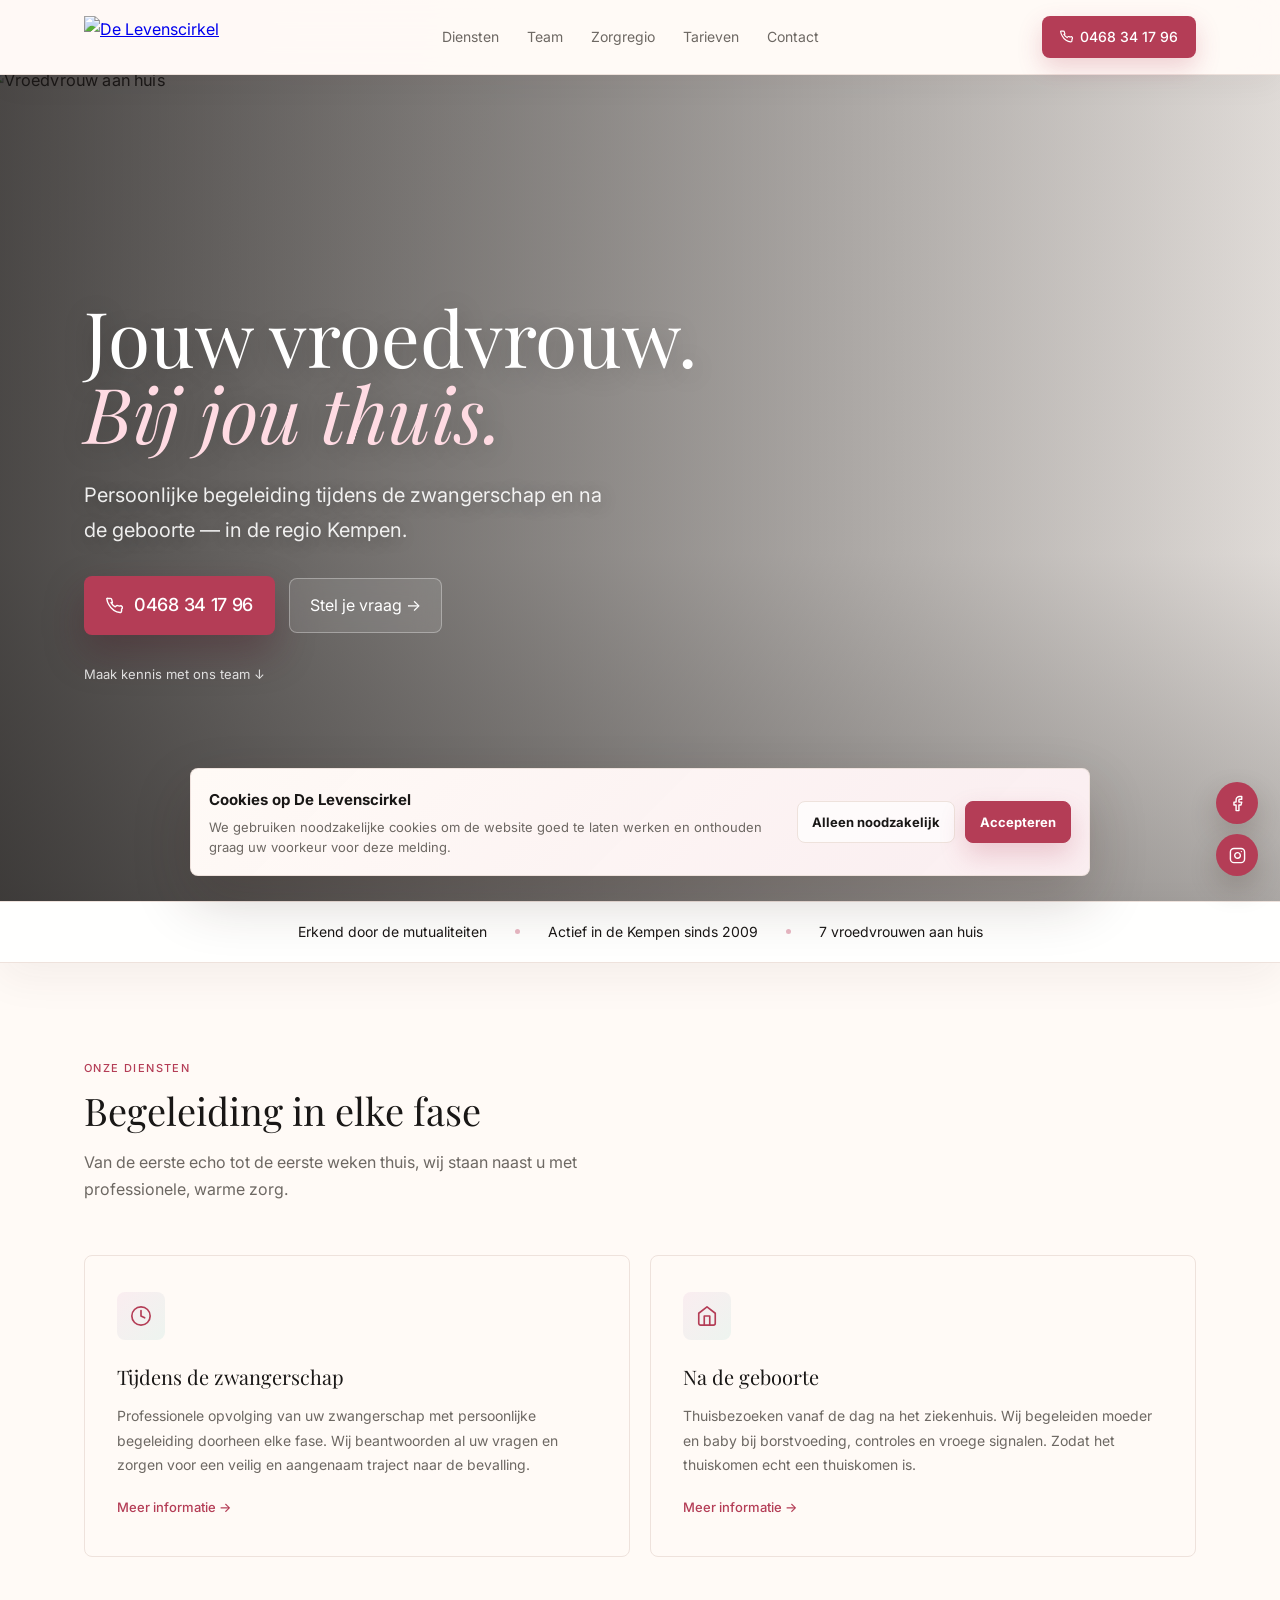
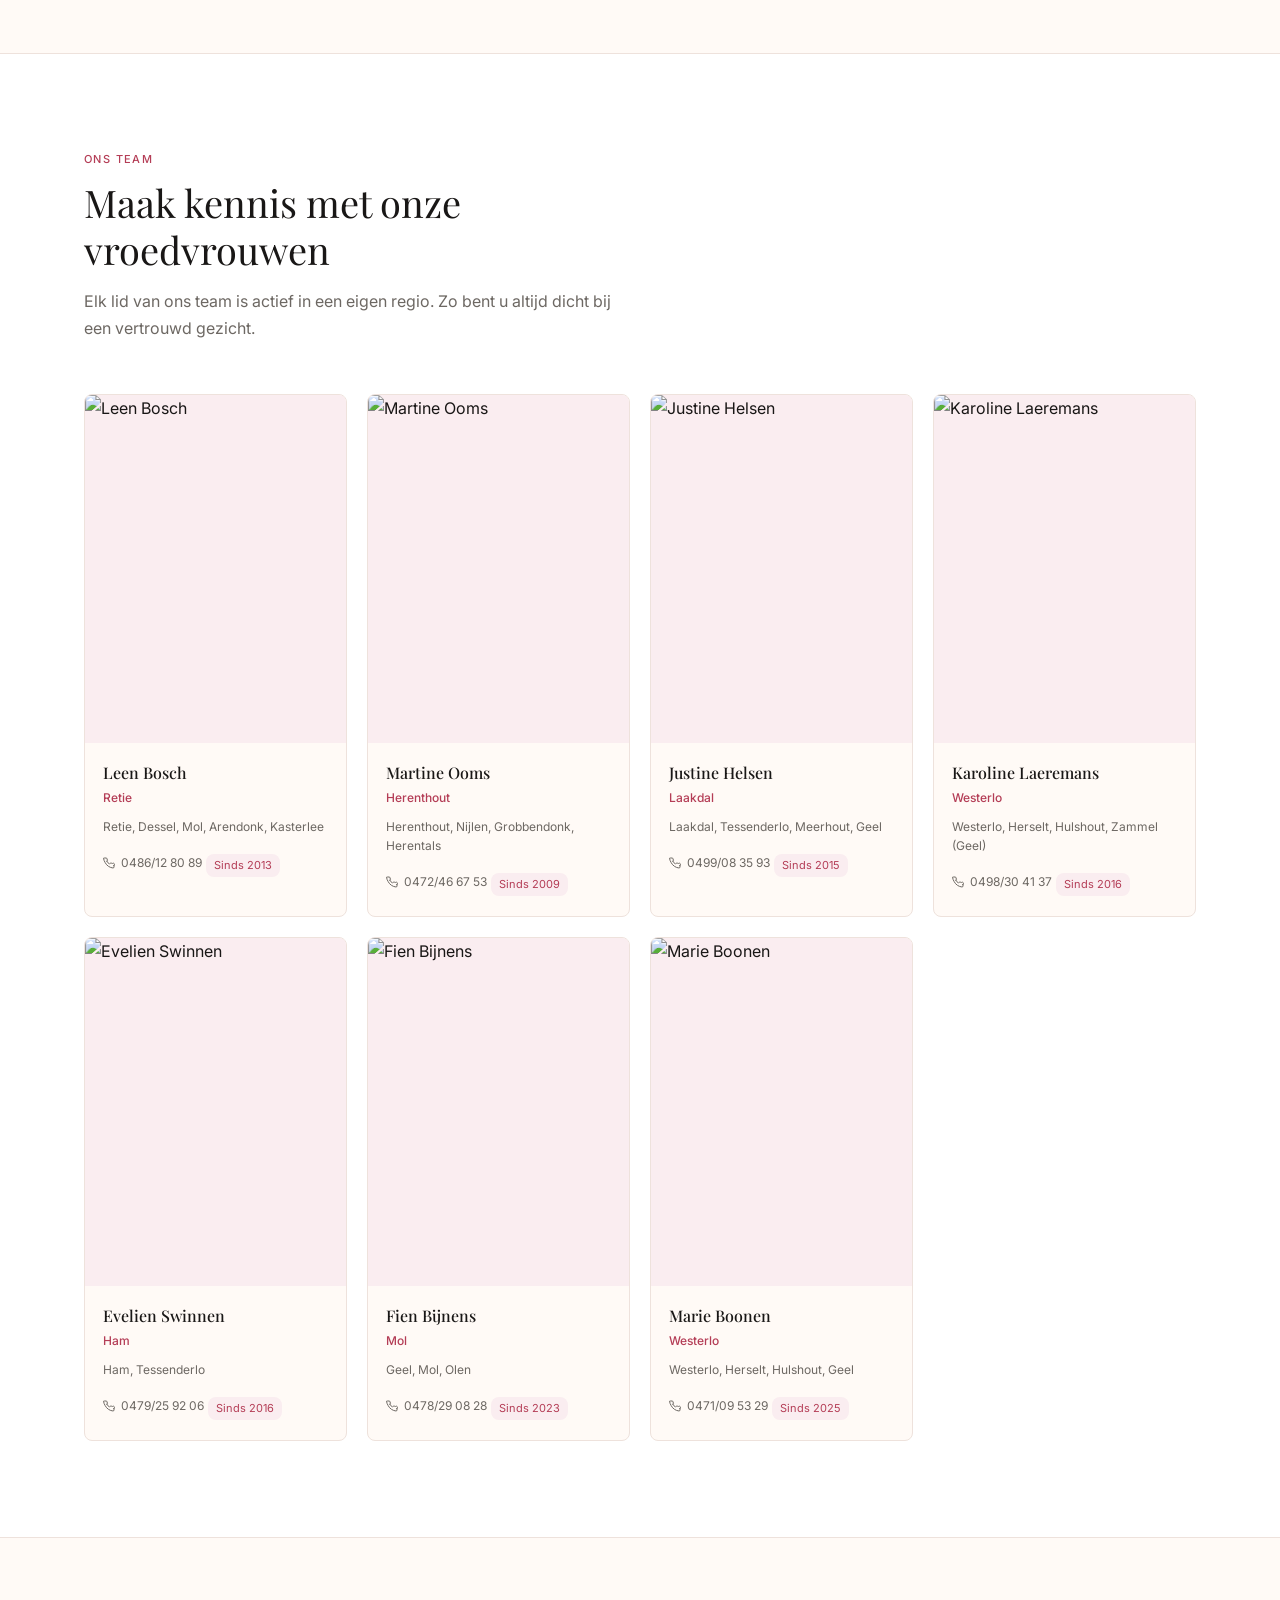
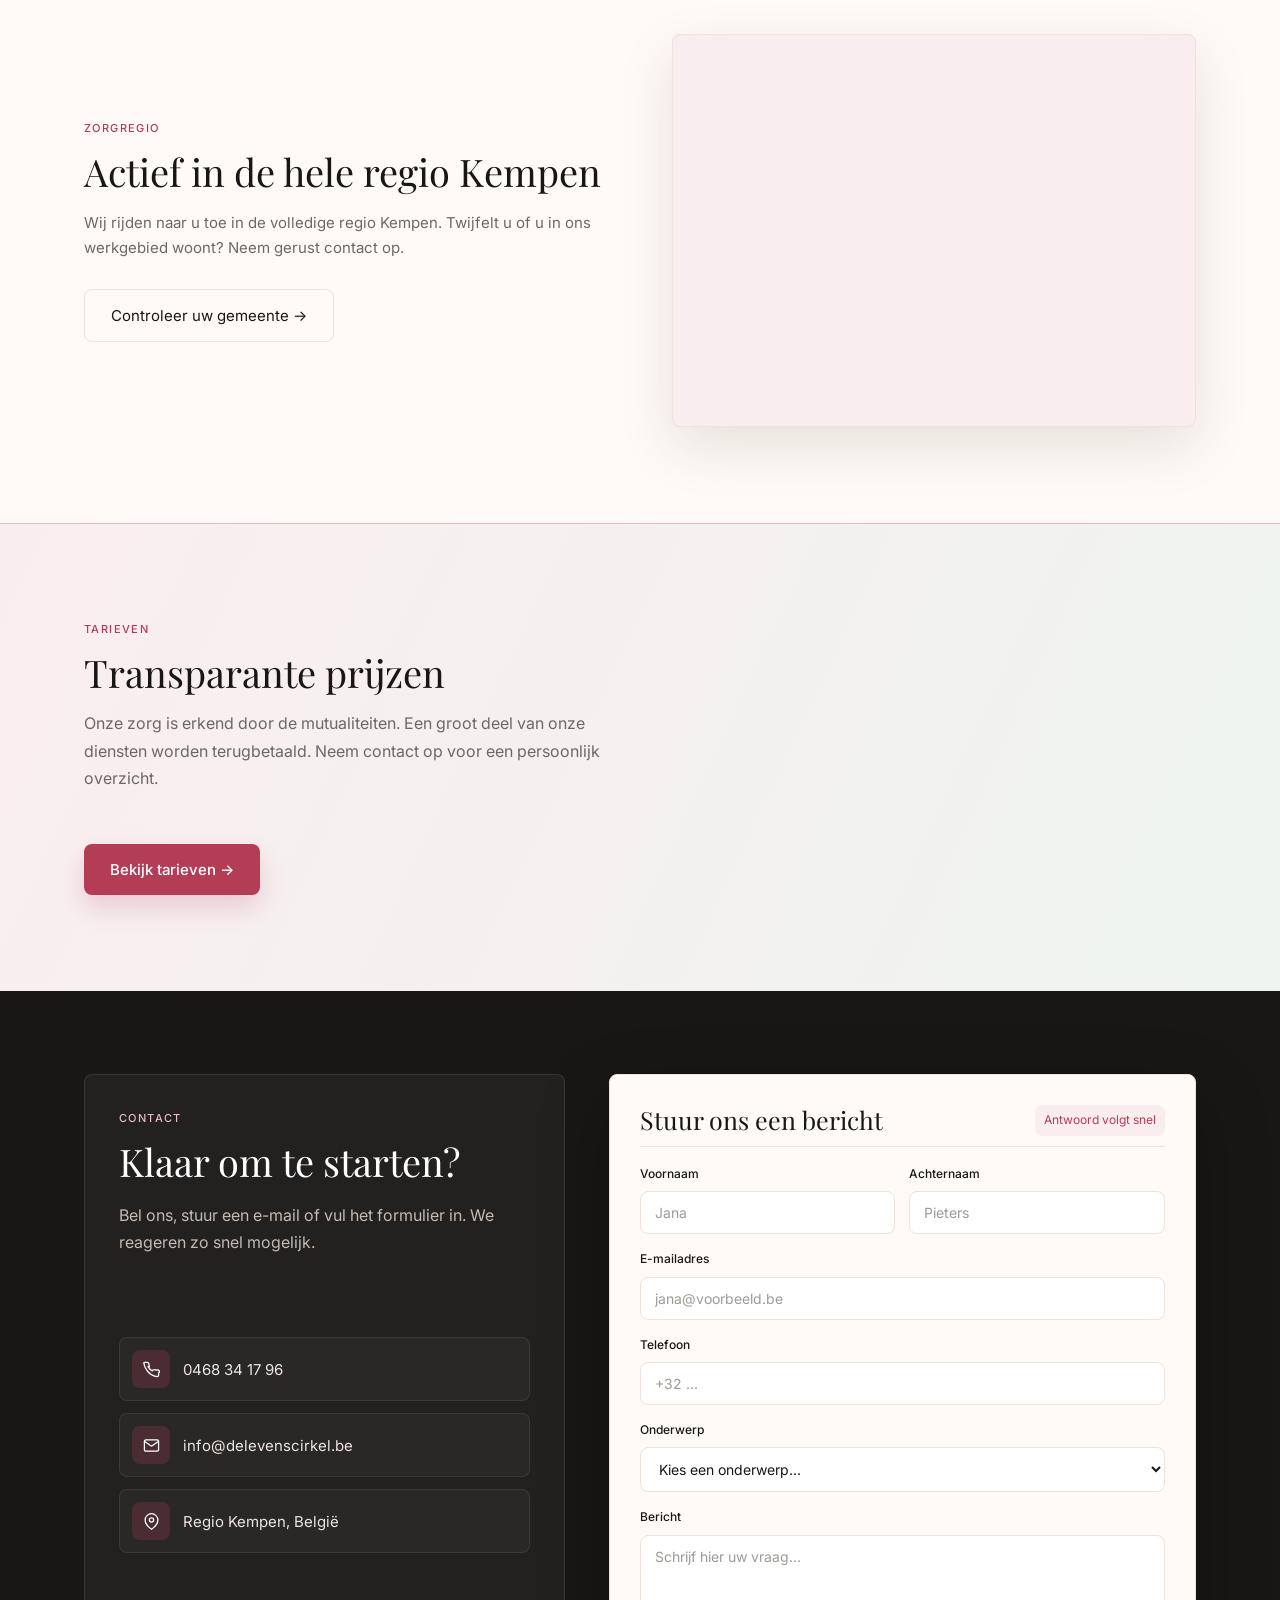
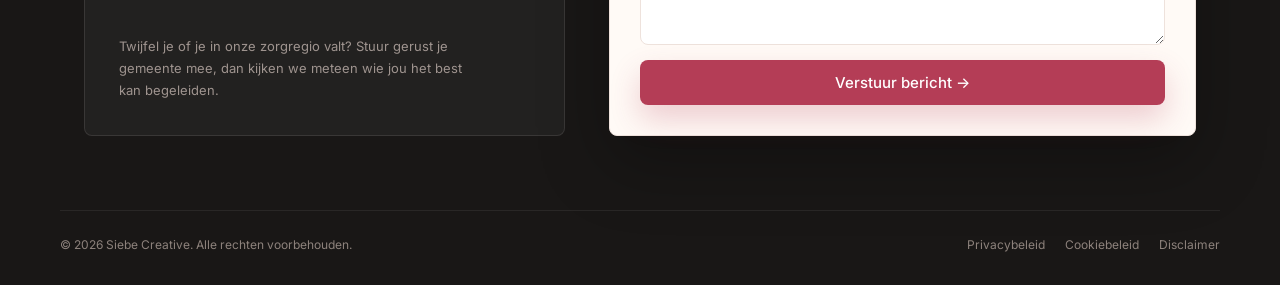
==== commit 5ead2898: "Pushhhh" ====
--- a/index.html
+++ b/index.html
@@ -1,976 +1,15 @@
-<!DOCTYPE html>
+﻿<!DOCTYPE html>
 <html lang="nl">
 <head>
   <meta charset="UTF-8" />
   <meta name="viewport" content="width=device-width, initial-scale=1.0" />
-  <title>De Levenscirkel - Vroedvrouwen aan huis · Regio Kempen</title>
+  <title>De Levenscirkel - Vroedvrouwen aan huis Â· Regio Kempen</title>
   <meta name="description" content="Vertrouw tijdens je zwangerschap en na de geboorte op de zelfstandige vroedvrouwen van De Levenscirkel. Actief in de hele Antwerpse Kempen." />
   <link rel="preconnect" href="https://fonts.googleapis.com" />
   <link rel="preconnect" href="https://fonts.gstatic.com" crossorigin />
   <link href="https://fonts.googleapis.com/css2?family=Playfair+Display:ital,wght@0,400;0,500;1,400&family=Inter:wght@300;400;500&display=swap" rel="stylesheet" />
   <link rel="stylesheet" href="https://unpkg.com/leaflet@1.9.4/dist/leaflet.css" />
-  <style>
-    *, *::before, *::after { box-sizing: border-box; margin: 0; padding: 0; }
-
-    :root {
-      --rose:       #b43d56;
-      --rose-dark:  #8f2d42;
-      --rose-light: #faedf0;
-      --rose-mid:   #e8b8c3;
-      --sage:       #8ea596;
-      --sage-light: #edf4ef;
-      --gold:       #c99f5b;
-      --dark:       #191716;
-      --muted:      #6d6863;
-      --bg:         #fffaf6;
-      --white:      #ffffff;
-      --border:     #eee2dc;
-      --shadow:     0 20px 55px rgba(63, 38, 30, 0.12);
-      --max:        1160px;
-    }
-
-    html { scroll-behavior: smooth; }
-
-    body {
-      font-family: 'Inter', sans-serif;
-      font-size: 16px;
-      line-height: 1.7;
-      color: var(--dark);
-      background:
-        linear-gradient(180deg, rgba(255,250,246,0.82), rgba(255,250,246,1) 760px),
-        radial-gradient(circle at top left, rgba(232,184,195,0.28), transparent 32rem),
-        var(--bg);
-      -webkit-font-smoothing: antialiased;
-    }
-
-    /* ── NAV ── */
-    nav {
-      position: sticky;
-      top: 0;
-      z-index: 100;
-      background: rgba(255,250,246,0.86);
-      backdrop-filter: blur(18px);
-      border-bottom: 1px solid var(--border);
-      box-shadow: 0 10px 32px rgba(49, 31, 25, 0.04);
-    }
-
-    .nav-inner {
-      max-width: var(--max);
-      margin: 0 auto;
-      padding: 0 24px;
-      height: 74px;
-      display: flex;
-      align-items: center;
-      justify-content: space-between;
-      gap: 24px;
-    }
-
-    .logo img {
-      height: 43px;
-      width: auto;
-      display: block;
-    }
-
-    .nav-links {
-      display: flex;
-      gap: 28px;
-      list-style: none;
-    }
-
-    .nav-links a {
-      font-size: 14px;
-      color: var(--muted);
-      text-decoration: none;
-      transition: color 0.2s;
-      position: relative;
-    }
-
-    .nav-links a:hover { color: var(--rose); }
-
-    .nav-links a::after {
-      content: '';
-      position: absolute;
-      left: 0;
-      right: 0;
-      bottom: -8px;
-      height: 2px;
-      border-radius: 99px;
-      background: var(--rose);
-      opacity: 0;
-      transform: scaleX(0.5);
-      transition: opacity 0.2s, transform 0.2s;
-    }
-
-    .nav-links a:hover::after { opacity: 1; transform: scaleX(1); }
-
-    .nav-cta {
-      display: inline-flex;
-      align-items: center;
-      gap: 7px;
-      font-size: 14px;
-      font-weight: 500;
-      color: var(--white);
-      background: var(--rose);
-      padding: 9px 18px;
-      border-radius: 8px;
-      text-decoration: none;
-      white-space: nowrap;
-      box-shadow: 0 10px 24px rgba(180,61,86,0.22);
-      transition: opacity 0.2s, transform 0.2s, box-shadow 0.2s;
-      flex-shrink: 0;
-    }
-
-    .nav-cta:hover { opacity: 0.92; transform: translateY(-1px); box-shadow: 0 14px 28px rgba(180,61,86,0.25); }
-
-    /* ── HERO ── */
-    .hero-wrap {
-      position: relative;
-      min-height: calc(100vh - 74px);
-      max-height: 760px;
-      overflow: hidden;
-      display: grid;
-      align-items: center;
-    }
-
-    .hero-text-col {
-      position: relative;
-      z-index: 3;
-      display: flex;
-      flex-direction: column;
-      justify-content: center;
-      max-width: var(--max);
-      width: 100%;
-      margin: 0 auto;
-      padding: 86px 24px 78px;
-    }
-
-    .hero-text-col h1 {
-      font-family: 'Playfair Display', serif;
-      font-size: clamp(44px, 6vw, 78px);
-      font-weight: 400;
-      line-height: 0.98;
-      color: var(--white);
-      margin-bottom: 28px;
-      max-width: 620px;
-      text-shadow: 0 4px 28px rgba(0,0,0,0.22);
-    }
-
-    .hero-text-col h1 em {
-      font-style: italic;
-      color: #ffdbe3;
-      display: block;
-    }
-
-    .hero-text-col p {
-      font-size: clamp(17px, 1.6vw, 20px);
-      color: rgba(255,255,255,0.9);
-      line-height: 1.75;
-      max-width: 520px;
-      margin-bottom: 28px;
-      text-shadow: 0 3px 18px rgba(0,0,0,0.28);
-    }
-
-    .hero-kicker {
-      display: inline-flex;
-      align-items: center;
-      width: fit-content;
-      gap: 9px;
-      margin-bottom: 18px;
-      padding: 8px 12px;
-      border: 1px solid rgba(255,255,255,0.25);
-      border-radius: 8px;
-      color: rgba(255,255,255,0.92);
-      background: rgba(255,255,255,0.12);
-      backdrop-filter: blur(14px);
-      font-size: 13px;
-      font-weight: 500;
-    }
-
-    .hero-kicker::before {
-      content: '';
-      width: 7px;
-      height: 7px;
-      border-radius: 50%;
-      background: var(--gold);
-      box-shadow: 0 0 0 5px rgba(201,159,91,0.18);
-    }
-
-    .hero-actions {
-      display: flex;
-      align-items: center;
-      gap: 14px;
-      flex-wrap: wrap;
-      margin-bottom: 28px;
-    }
-
-    .hero-tel {
-      display: inline-flex;
-      align-items: center;
-      gap: 11px;
-      width: fit-content;
-      font-size: 18px;
-      font-weight: 500;
-      color: var(--white);
-      background: var(--rose);
-      text-decoration: none;
-      letter-spacing: -0.3px;
-      padding: 14px 22px;
-      border-radius: 8px;
-      box-shadow: 0 18px 38px rgba(69,21,32,0.34);
-      transition: transform 0.2s, background 0.2s;
-    }
-
-    .hero-tel svg { color: currentColor; flex-shrink: 0; }
-    .hero-tel:hover { background: var(--rose-dark); transform: translateY(-1px); }
-
-    .hero-secondary {
-      display: inline-flex;
-      align-items: center;
-      gap: 8px;
-      color: var(--white);
-      border: 1px solid rgba(255,255,255,0.32);
-      border-radius: 8px;
-      padding: 13px 20px;
-      text-decoration: none;
-      background: rgba(255,255,255,0.1);
-      backdrop-filter: blur(14px);
-      transition: background 0.2s, transform 0.2s;
-    }
-
-    .hero-secondary:hover { background: rgba(255,255,255,0.18); transform: translateY(-1px); }
-
-    .hero-scroll {
-      font-size: 13px;
-      color: rgba(255,255,255,0.82);
-      text-decoration: none;
-      display: inline-flex;
-      align-items: center;
-      gap: 6px;
-      transition: color 0.2s;
-    }
-
-    .hero-scroll:hover { color: var(--white); }
-
-    .hero-photo-col {
-      position: absolute;
-      inset: 0;
-      overflow: hidden;
-    }
-
-    .hero-photo-col::after {
-      content: '';
-      position: absolute;
-      inset: 0;
-      background:
-        linear-gradient(90deg, rgba(25,23,22,0.78) 0%, rgba(25,23,22,0.50) 44%, rgba(25,23,22,0.12) 100%),
-        linear-gradient(0deg, rgba(25,23,22,0.28), rgba(25,23,22,0.02) 42%);
-      z-index: 1;
-      pointer-events: none;
-    }
-
-    .hero-photo-col img {
-      position: absolute;
-      inset: 0;
-      width: 100%;
-      height: 100%;
-      object-fit: cover;
-      object-position: center 38%;
-      display: block;
-      transform: scale(1.02);
-    }
-
-    /* ── TRUST STRIP ── */
-    .trust-strip {
-      border-top: 1px solid var(--border);
-      border-bottom: 1px solid var(--border);
-      background: rgba(255,255,255,0.92);
-      box-shadow: 0 14px 44px rgba(63, 38, 30, 0.06);
-    }
-
-    .trust-inner {
-      max-width: var(--max);
-      margin: 0 auto;
-      padding: 18px 24px;
-      display: flex;
-      align-items: center;
-      justify-content: center;
-      gap: 28px;
-      font-size: 14px;
-      color: var(--dark);
-      flex-wrap: wrap;
-    }
-
-    .trust-dot {
-      width: 5px;
-      height: 5px;
-      border-radius: 50%;
-      background: var(--rose-mid);
-      flex-shrink: 0;
-    }
-
-    /* ── SHARED BUTTONS (used in other sections) ── */
-    .btn-primary {
-      display: inline-flex;
-      align-items: center;
-      gap: 8px;
-      font-size: 15px;
-      font-weight: 500;
-      color: var(--white);
-      background: var(--rose);
-      padding: 13px 26px;
-      border-radius: 8px;
-      text-decoration: none;
-      box-shadow: 0 12px 26px rgba(180,61,86,0.2);
-      transition: opacity 0.2s, transform 0.15s;
-    }
-
-    .btn-primary:hover { opacity: 0.87; transform: translateY(-1px); }
-
-    .btn-ghost {
-      display: inline-flex;
-      align-items: center;
-      gap: 8px;
-      font-size: 15px;
-      color: var(--dark);
-      background: transparent;
-      border: 1px solid var(--border);
-      padding: 13px 26px;
-      border-radius: 8px;
-      text-decoration: none;
-      transition: border-color 0.2s, background 0.2s;
-    }
-
-    .btn-ghost:hover { border-color: var(--rose-mid); background: var(--rose-light); }
-
-    /* ── SECTION COMMON ── */
-    .section {
-      max-width: var(--max);
-      margin: 0 auto;
-      padding: 96px 24px;
-    }
-
-    .section-label {
-      font-size: 11px;
-      font-weight: 500;
-      letter-spacing: 1.4px;
-      text-transform: uppercase;
-      color: var(--rose);
-      margin-bottom: 10px;
-    }
-
-    .section-title {
-      font-family: 'Playfair Display', serif;
-      font-size: clamp(26px, 3.2vw, 38px);
-      font-weight: 400;
-      line-height: 1.25;
-      color: var(--dark);
-      max-width: 520px;
-      margin-bottom: 14px;
-    }
-
-    .section-intro {
-      font-size: 16px;
-      color: var(--muted);
-      max-width: 540px;
-      margin-bottom: 52px;
-    }
-
-    /* ── DIENSTEN ── */
-    .services-grid {
-      display: grid;
-      grid-template-columns: repeat(2, 1fr);
-      gap: 20px;
-    }
-
-    .service-card {
-      background: #FFFAF6;
-      border: 1px solid var(--border);
-      border-radius: 8px;
-      padding: 36px 32px;
-      position: relative;
-      overflow: hidden;
-      transition: box-shadow 0.2s, transform 0.2s, border-color 0.2s;
-    }
-
-    .service-card::before {
-      content: '';
-      position: absolute;
-      inset: 0 0 auto;
-      height: 4px;
-      background: linear-gradient(90deg, var(--rose), var(--sage), var(--gold));
-      opacity: 0;
-      transition: opacity 0.2s;
-    }
-
-    .service-card:hover {
-      box-shadow: var(--shadow);
-      transform: translateY(-3px);
-      border-color: rgba(180,61,86,0.24);
-    }
-
-    .service-card:hover::before { opacity: 1; }
-
-    .service-icon {
-      width: 48px;
-      height: 48px;
-      background: linear-gradient(135deg, var(--rose-light), var(--sage-light));
-      border-radius: 8px;
-      display: flex;
-      align-items: center;
-      justify-content: center;
-      margin-bottom: 20px;
-    }
-
-    .service-card h3 {
-      font-family: 'Playfair Display', serif;
-      font-size: 20px;
-      font-weight: 400;
-      margin-bottom: 10px;
-    }
-
-    .service-card p { font-size: 14px; color: var(--muted); line-height: 1.75; }
-
-    .card-link {
-      display: inline-flex;
-      align-items: center;
-      gap: 5px;
-      margin-top: 18px;
-      font-size: 13px;
-      font-weight: 500;
-      color: var(--rose);
-      text-decoration: none;
-    }
-
-    .card-link:hover { text-decoration: underline; }
-
-    /* ── TEAM ── */
-    .team-bg {
-      background: var(--white);
-      border-top: 1px solid var(--border);
-      border-bottom: 1px solid var(--border);
-    }
-
-    .team-grid {
-      display: grid;
-      grid-template-columns: repeat(4, 1fr);
-      gap: 20px;
-    }
-
-    .team-toggle {
-      display: none;
-      align-items: center;
-      justify-content: center;
-      width: 100%;
-      margin-top: 22px;
-      border: 1px solid var(--rose-mid);
-      border-radius: 8px;
-      background: var(--white);
-      color: var(--rose);
-      padding: 13px 18px;
-      font-family: 'Inter', sans-serif;
-      font-size: 14px;
-      font-weight: 700;
-      cursor: pointer;
-    }
-
-    .team-card {
-      border-radius: 8px;
-      overflow: hidden;
-      background: var(--bg);
-      border: 1px solid var(--border);
-      transition: box-shadow 0.2s, transform 0.2s, border-color 0.2s;
-    }
-
-    .team-card:hover {
-      box-shadow: var(--shadow);
-      transform: translateY(-2px);
-      border-color: rgba(180,61,86,0.22);
-    }
-
-    .team-photo {
-      width: 100%;
-      aspect-ratio: 3/4;
-      overflow: hidden;
-      background: var(--rose-light);
-    }
-
-    .team-photo img {
-      width: 100%;
-      height: 100%;
-      object-fit: cover;
-      object-position: top center;
-      display: block;
-    }
-
-    .team-info { padding: 16px 18px 20px; }
-
-    .team-info h3 {
-      font-family: 'Playfair Display', serif;
-      font-size: 16px;
-      font-weight: 500;
-      margin-bottom: 2px;
-    }
-
-    .team-city {
-      font-size: 12px;
-      color: var(--rose);
-      font-weight: 500;
-      margin-bottom: 8px;
-    }
-
-    .team-cities {
-      font-size: 12px;
-      color: var(--muted);
-      line-height: 1.6;
-      margin-bottom: 10px;
-    }
-
-    .team-phone {
-      display: inline-flex;
-      align-items: center;
-      gap: 6px;
-      font-size: 12px;
-      color: var(--muted);
-      text-decoration: none;
-    }
-
-    .team-phone:hover { color: var(--rose); }
-
-    .team-since {
-      display: inline-block;
-      font-size: 11px;
-      color: var(--muted);
-      background: var(--rose-light);
-      color: var(--rose);
-      padding: 2px 8px;
-      border-radius: 8px;
-      margin-top: 8px;
-    }
-
-    /* ── ZORGREGIO ── */
-    .region-wrap {
-      display: grid;
-      grid-template-columns: 1fr 1fr;
-      gap: 64px;
-      align-items: center;
-    }
-
-    .region-map {
-      border-radius: 8px;
-      overflow: hidden;
-      border: 1px solid var(--border);
-      aspect-ratio: 4/3;
-      box-shadow: var(--shadow);
-      position: relative;
-      background: var(--rose-light);
-    }
-
-    #midwife-map {
-      width: 100%;
-      height: 100%;
-      display: block;
-    }
-
-    .leaflet-container {
-      font-family: 'Inter', sans-serif;
-      background: var(--rose-light);
-    }
-
-    .midwife-marker {
-      position: relative;
-      width: 34px;
-      height: 34px;
-      border: 3px solid var(--white);
-      border-radius: 50% 50% 50% 0;
-      background: var(--rose);
-      box-shadow: 0 9px 22px rgba(52, 28, 24, 0.25);
-      cursor: pointer;
-      transform: rotate(-45deg);
-      transition: transform 0.2s, background 0.2s;
-    }
-
-    .midwife-marker::after {
-      content: '';
-      position: absolute;
-      inset: 8px;
-      border-radius: 50%;
-      background: var(--white);
-    }
-
-    .midwife-marker:hover,
-    .midwife-marker.is-active {
-      background: var(--rose-dark);
-      transform: rotate(-45deg) scale(1.08);
-    }
-
-    .leaflet-control-attribution {
-      font-size: 10px;
-    }
-
-    .map-card {
-      position: absolute;
-      left: 24px;
-      top: 24px;
-      z-index: 900;
-      width: min(310px, calc(100% - 48px));
-      padding: 26px 26px 20px;
-      border-radius: 8px;
-      background: var(--white);
-      box-shadow: 0 18px 45px rgba(52, 28, 24, 0.22);
-    }
-
-    .map-card-close {
-      position: absolute;
-      right: 16px;
-      top: 14px;
-      width: 28px;
-      height: 28px;
-      border: none;
-      background: transparent;
-      color: #6b625d;
-      cursor: pointer;
-      font-size: 28px;
-      line-height: 1;
-    }
-
-    .map-card h3 {
-      font-family: 'Inter', sans-serif;
-      font-size: 28px;
-      line-height: 1.1;
-      color: var(--rose);
-      margin: 8px 34px 20px 0;
-    }
-
-    .map-card p {
-      color: #5b5551;
-      font-size: 16px;
-      line-height: 1.55;
-      margin-bottom: 18px;
-    }
-
-    .map-card a {
-      color: var(--rose);
-    }
-
-    .map-card-cta {
-      display: inline-flex;
-      align-items: center;
-      justify-content: space-between;
-      gap: 18px;
-      min-width: 212px;
-      margin-top: 2px;
-      padding: 16px 20px;
-      border-radius: 0;
-      background: var(--rose);
-      color: var(--white) !important;
-      font-weight: 700;
-      text-decoration: none;
-      text-transform: uppercase;
-    }
-
-    .map-card-cta:hover { background: var(--rose-dark); }
-
-    /* ── TARIEVEN ── */
-    .tarieven-bg {
-      background:
-        linear-gradient(115deg, rgba(250,237,240,0.98) 0%, rgba(237,244,239,0.94) 100%);
-      border-top: 1px solid var(--rose-mid);
-    }
-
-    /* ── CONTACT ── */
-    .contact-bg {
-      background: #191716;
-      border-top: 1px solid rgba(25,23,22,0.08);
-    }
-
-    .contact-inner {
-      max-width: var(--max);
-      margin: 0 auto;
-      padding: 82px 24px 74px;
-      display: grid;
-      grid-template-columns: minmax(0, 0.9fr) minmax(360px, 1.1fr);
-      gap: 44px;
-      align-items: stretch;
-    }
-
-    .contact-panel {
-      display: flex;
-      flex-direction: column;
-      justify-content: space-between;
-      gap: 34px;
-      padding: 34px;
-      border: 1px solid rgba(255,255,255,0.1);
-      border-radius: 8px;
-      background: rgba(255,255,255,0.045);
-    }
-
-    .contact-inner .section-label { color: #e8b8c3; }
-    .contact-inner .section-title { color: var(--white); max-width: 420px; margin-bottom: 16px; }
-    .contact-inner .section-intro { color: #c5b9b2; max-width: 430px; margin-bottom: 0; }
-
-    .contact-list { list-style: none; display: flex; flex-direction: column; gap: 12px; }
-
-    .contact-list li {
-      display: flex;
-      align-items: center;
-      gap: 13px;
-      font-size: 15px;
-      color: #eee4df;
-      padding: 12px;
-      border: 1px solid rgba(255,255,255,0.08);
-      border-radius: 8px;
-      background: rgba(255,255,255,0.035);
-    }
-
-    .c-icon {
-      width: 38px;
-      height: 38px;
-      min-width: 38px;
-      border-radius: 8px;
-      background: rgba(180,61,86,0.24);
-      display: flex;
-      align-items: center;
-      justify-content: center;
-    }
-
-    .contact-list a { color: inherit; text-decoration: none; }
-    .contact-list a:hover { color: #ffdbe3; }
-
-    .contact-note {
-      color: #9f948f;
-      font-size: 13px;
-      line-height: 1.7;
-      max-width: 360px;
-    }
-
-    .contact-form {
-      display: flex;
-      flex-direction: column;
-      gap: 15px;
-      padding: 30px;
-      border: 1px solid var(--border);
-      border-radius: 8px;
-      background: #FFFAF6;
-      box-shadow: 0 26px 70px rgba(0,0,0,0.28);
-    }
-
-    .form-heading {
-      display: flex;
-      justify-content: space-between;
-      align-items: flex-start;
-      gap: 18px;
-      padding-bottom: 10px;
-      margin-bottom: 2px;
-      border-bottom: 1px solid var(--border);
-    }
-
-    .form-heading h3 {
-      font-family: 'Playfair Display', serif;
-      font-size: 25px;
-      font-weight: 400;
-      line-height: 1.2;
-      color: var(--dark);
-    }
-
-    .form-heading span {
-      font-size: 12px;
-      color: var(--rose);
-      background: var(--rose-light);
-      padding: 5px 9px;
-      border-radius: 8px;
-      white-space: nowrap;
-    }
-
-    .form-row { display: grid; grid-template-columns: 1fr 1fr; gap: 14px; }
-
-    .form-group { display: flex; flex-direction: column; gap: 7px; }
-
-    .form-group label {
-      font-size: 12px;
-      color: var(--dark);
-      font-weight: 500;
-    }
-
-    .form-group input,
-    .form-group textarea,
-    .form-group select {
-      background: #FFFFFF;
-      border: 1px solid var(--border);
-      border-radius: 8px;
-      padding: 12px 14px;
-      font-size: 14px;
-      color: var(--dark);
-      font-family: 'Inter', sans-serif;
-      outline: none;
-      transition: border-color 0.2s, background 0.2s, box-shadow 0.2s;
-    }
-
-    .form-group input::placeholder,
-    .form-group textarea::placeholder { color: #a09a94; }
-
-    .form-group input:focus,
-    .form-group textarea:focus,
-    .form-group select:focus {
-      background: #FFFFFF;
-      border-color: var(--rose);
-      box-shadow: 0 0 0 3px rgba(180,61,86,0.12);
-    }
-
-    .form-group textarea { resize: vertical; min-height: 110px; }
-    .form-group select option { background: var(--white); color: var(--dark); }
-
-    .btn-submit {
-      display: inline-flex;
-      align-items: center;
-      justify-content: center;
-      gap: 8px;
-      font-size: 15px;
-      font-weight: 500;
-      color: var(--white);
-      background: var(--rose);
-      border: none;
-      padding: 13px 24px;
-      border-radius: 8px;
-      cursor: pointer;
-      font-family: 'Inter', sans-serif;
-      align-self: stretch;
-      box-shadow: 0 14px 30px rgba(180,61,86,0.24);
-      transition: opacity 0.2s, transform 0.2s, box-shadow 0.2s;
-    }
-
-    .btn-submit:hover {
-      opacity: 0.94;
-      transform: translateY(-1px);
-      box-shadow: 0 18px 36px rgba(180,61,86,0.3);
-    }
-
-    /* ── FOOTER ── */
-    footer {
-      background: #191716;
-      padding: 0 24px 30px;
-    }
-
-    .footer-inner {
-      max-width: var(--max);
-      margin: 0 auto;
-      display: flex;
-      flex-direction: column;
-      padding-top: 24px;
-      border-top: 1px solid rgba(255,255,255,0.07);
-    }
-
-    .footer-logo img { height: 32px; width: auto; filter: brightness(0) invert(1); }
-
-    .footer-bottom {
-      display: flex;
-      justify-content: space-between;
-      align-items: center;
-      font-size: 12px;
-      color: #8d827c;
-    }
-
-    .footer-links { display: flex; gap: 20px; }
-    .footer-links a { color: #8d827c; text-decoration: none; }
-    .footer-links a:hover { color: #e8b8c3; }
-
-    .floating-social {
-      position: fixed;
-      right: 22px;
-      z-index: 110;
-      width: 42px;
-      height: 42px;
-      border-radius: 50%;
-      background: var(--rose);
-      color: var(--white);
-      display: flex;
-      align-items: center;
-      justify-content: center;
-      text-decoration: none;
-      box-shadow: 0 12px 28px rgba(49, 31, 25, 0.22);
-      transition: transform 0.2s, background 0.2s;
-    }
-
-    .floating-social:hover {
-      background: var(--rose-dark);
-      transform: translateY(-2px);
-    }
-
-    .floating-facebook { bottom: 76px; }
-    .floating-instagram { bottom: 24px; }
-
-    /* ── RESPONSIVE ── */
-    @media (max-width: 900px) {
-      .team-grid { grid-template-columns: repeat(3, 1fr); }
-      .stats-inner { grid-template-columns: repeat(2, 1fr); }
-    }
-
-    @media (max-width: 768px) {
-      .nav-inner { height: 66px; padding: 0 18px; }
-      .logo img { height: 36px; }
-      .nav-cta { padding: 8px 12px; font-size: 13px; }
-      .hero-wrap { min-height: calc(100svh - 66px); max-height: none; }
-      .hero-text-col { padding: 62px 20px 42px; justify-content: end; }
-      .hero-text-col h1 { font-size: clamp(36px, 11vw, 50px); margin-bottom: 18px; }
-      .hero-text-col p { max-width: 100%; margin-bottom: 22px; font-size: 16px; line-height: 1.62; }
-      .hero-kicker { font-size: 12px; padding: 7px 10px; }
-      .hero-actions { align-items: stretch; flex-direction: column; }
-      .hero-tel,
-      .hero-secondary { justify-content: center; width: 100%; min-height: 46px; }
-      .hero-scroll { display: none; }
-      .hero-photo-col::after {
-        background:
-          linear-gradient(90deg, rgba(25,23,22,0.64), rgba(25,23,22,0.28)),
-          linear-gradient(0deg, rgba(25,23,22,0.62), rgba(25,23,22,0.06) 58%);
-      }
-      .hero-photo-col img { object-position: 62% center; }
-      .trust-inner { justify-content: flex-start; gap: 12px; padding: 14px 20px; font-size: 12px; }
-      .trust-dot { display: none; }
-      .section { padding: 64px 20px; }
-      .section-intro { margin-bottom: 34px; }
-      .services-grid { grid-template-columns: 1fr; }
-      .service-card { padding: 26px 22px; }
-      .team-grid { grid-template-columns: repeat(2, 1fr); }
-      .team-grid:not(.is-expanded) .team-card:nth-child(n+5) { display: none; }
-      .team-toggle { display: flex; }
-      .team-info { padding: 14px; }
-      .team-info h3 { font-size: 15px; }
-      .team-cities { font-size: 11px; }
-      .region-wrap { grid-template-columns: 1fr; }
-      .region-map { aspect-ratio: auto; height: 520px; }
-      .map-card {
-        left: 14px;
-        top: 14px;
-        width: calc(100% - 28px);
-        max-height: 46%;
-        overflow: auto;
-        padding: 20px 20px 18px;
-      }
-      .map-card h3 { font-size: 24px; }
-      .map-card p { font-size: 14px; }
-      .map-card-cta { width: 100%; }
-      .contact-inner { grid-template-columns: 1fr; gap: 44px; padding: 64px 20px; }
-      .contact-panel { padding: 24px; }
-      .contact-form { padding: 18px; }
-      .form-heading { flex-direction: column; gap: 8px; }
-      .form-row { grid-template-columns: 1fr; }
-      .nav-links { display: none; }
-      .footer-bottom { flex-direction: column; gap: 10px; text-align: center; }
-    }
-
-    @media (max-width: 480px) {
-      .nav-inner { gap: 12px; }
-      .nav-cta svg { display: none; }
-      .hero-wrap { min-height: 620px; }
-      .team-grid { grid-template-columns: 1fr; }
-      .team-grid:not(.is-expanded) .team-card:nth-child(n+4) { display: none; }
-      .stats-inner { grid-template-columns: 1fr 1fr; }
-      .form-heading h3 { font-size: 22px; }
-      .footer-links { flex-wrap: wrap; justify-content: center; gap: 12px; }
-      .floating-social { right: 14px; width: 38px; height: 38px; }
-      .floating-facebook { bottom: 66px; }
-      .floating-instagram { bottom: 18px; }
-    }
-  </style>
+  <link rel="stylesheet" href="./css/home/home.css" />
 </head>
 <body>
 
@@ -980,7 +19,7 @@
       <a class="logo" href="#">
         <img src="https://delevenscirkel.be/themes/shop/default/build/assets/logo-0cc61c40.png" alt="De Levenscirkel" />
       </a>
-      <ul class="nav-links">
+      <ul class="nav-links" id="nav-menu">
         <li><a href="#diensten">Diensten</a></li>
         <li><a href="#team">Team</a></li>
         <li><a href="#zorgregio">Zorgregio</a></li>
@@ -991,6 +30,11 @@
         <svg width="13" height="13" viewBox="0 0 24 24" fill="none" stroke="currentColor" stroke-width="2.2" stroke-linecap="round" stroke-linejoin="round"><path d="M22 16.92v3a2 2 0 0 1-2.18 2 19.79 19.79 0 0 1-8.63-3.07A19.5 19.5 0 0 1 4.19 11a19.79 19.79 0 0 1-3.07-8.67A2 2 0 0 1 3.11 2h3a2 2 0 0 1 2 1.72c.127.96.361 1.903.7 2.81a2 2 0 0 1-.45 2.11L7.09 7.91a16 16 0 0 0 6 6l1.27-1.27a2 2 0 0 1 2.11-.45c.907.339 1.85.573 2.81.7A2 2 0 0 1 22 16.92z"/></svg>
         0468 34 17 96
       </a>
+      <button class="nav-toggle" type="button" aria-expanded="false" aria-controls="nav-menu" aria-label="Open menu">
+        <span></span>
+        <span></span>
+        <span></span>
+      </button>
     </div>
   </nav>
 
@@ -1009,7 +53,7 @@
       <a class="hero-scroll" href="#team">Maak kennis met ons team &darr;</a>
     </div>
     <div class="hero-photo-col">
-      <!-- Vervang door eigen foto: een sfeervolle scène zonder gezicht, bv. handen, buik, thuisbezoek -->
+      <!-- Vervang door eigen foto: een sfeervolle scÃ¨ne zonder gezicht, bv. handen, buik, thuisbezoek -->
       <img
         src="https://delevenscirkel.be/storage/page/1/9575284954-xxl.webp"
         alt="Vroedvrouw aan huis"
@@ -1031,7 +75,7 @@
   <section id="diensten" class="section">
     <p class="section-label">Onze diensten</p>
     <h2 class="section-title">Begeleiding in elke fase</h2>
-    <p class="section-intro">Van de eerste echo tot de eerste weken thuis — wij staan naast u met professionele, warme zorg.</p>
+    <p class="section-intro">Van de eerste echo tot de eerste weken thuis, wij staan naast u met professionele, warme zorg.</p>
 
     <div class="services-grid">
       <div class="service-card">
@@ -1229,7 +273,7 @@
             0486/12 80 89<br>
             <a href="mailto:leen.delevenscirkel@gmail.com">leen.delevenscirkel@gmail.com</a>
           </p>
-          <a class="map-card-cta" href="https://delevenscirkel.be/team/leen-bosch" target="_blank" rel="noopener">Meer info <span>&rarr;</span></a>
+          <a class="map-card-cta" href="" target="_blank" rel="noopener">Meer info <span>&rarr;</span></a>
         </div>
       </div>
     </div>
@@ -1343,8 +387,78 @@
     <svg width="17" height="17" viewBox="0 0 24 24" fill="none" stroke="white" stroke-width="2" stroke-linecap="round" stroke-linejoin="round"><rect x="2" y="2" width="20" height="20" rx="5" ry="5"/><path d="M16 11.37A4 4 0 1 1 12.63 8 4 4 0 0 1 16 11.37z"/><line x1="17.5" y1="6.5" x2="17.51" y2="6.5"/></svg>
   </a>
 
+  <div class="cookie-popup" id="cookie-popup" role="dialog" aria-live="polite" aria-label="Cookie melding" hidden>
+    <div class="cookie-copy">
+      <strong>Cookies op De Levenscirkel</strong>
+      <p>We gebruiken noodzakelijke cookies om de website goed te laten werken en onthouden graag uw voorkeur voor deze melding.</p>
+    </div>
+    <div class="cookie-actions">
+      <button class="cookie-btn cookie-btn-secondary" type="button" data-cookie-choice="declined">Alleen noodzakelijk</button>
+      <button class="cookie-btn cookie-btn-primary" type="button" data-cookie-choice="accepted">Accepteren</button>
+    </div>
+  </div>
+
   <script src="https://unpkg.com/leaflet@1.9.4/dist/leaflet.js"></script>
   <script>
+    const cookiePopup = document.querySelector('#cookie-popup');
+    const cookieButtons = document.querySelectorAll('[data-cookie-choice]');
+    const cookieName = 'delevenscirkel_cookie_consent';
+
+    const getCookie = (name) => document.cookie
+      .split('; ')
+      .find((row) => row.startsWith(`${name}=`))
+      ?.split('=')[1];
+
+    const setCookie = (name, value, days) => {
+      const expires = new Date(Date.now() + days * 864e5).toUTCString();
+      document.cookie = `${name}=${encodeURIComponent(value)}; expires=${expires}; path=/; SameSite=Lax`;
+    };
+
+    if (cookiePopup && !getCookie(cookieName)) {
+      cookiePopup.hidden = false;
+      requestAnimationFrame(() => cookiePopup.classList.add('is-visible'));
+    }
+
+    cookieButtons.forEach((button) => {
+      button.addEventListener('click', () => {
+        setCookie(cookieName, button.dataset.cookieChoice, 180);
+        cookiePopup.classList.remove('is-visible');
+        setTimeout(() => {
+          cookiePopup.hidden = true;
+        }, 220);
+      });
+    });
+
+    const nav = document.querySelector('nav');
+    const navToggle = document.querySelector('.nav-toggle');
+    const navMenu = document.querySelector('#nav-menu');
+
+    if (nav && navToggle && navMenu) {
+      const closeNav = () => {
+        nav.classList.remove('is-open');
+        navToggle.setAttribute('aria-expanded', 'false');
+        navToggle.setAttribute('aria-label', 'Open menu');
+      };
+
+      navToggle.addEventListener('click', () => {
+        const isOpen = nav.classList.toggle('is-open');
+        navToggle.setAttribute('aria-expanded', String(isOpen));
+        navToggle.setAttribute('aria-label', isOpen ? 'Sluit menu' : 'Open menu');
+      });
+
+      navMenu.querySelectorAll('a').forEach((link) => {
+        link.addEventListener('click', closeNav);
+      });
+
+      document.addEventListener('keydown', (event) => {
+        if (event.key === 'Escape') closeNav();
+      });
+
+      window.addEventListener('resize', () => {
+        if (!window.matchMedia('(max-width: 768px)').matches) closeNav();
+      });
+    }
+
     const teamGrid = document.querySelector('#team-grid');
     const teamToggle = document.querySelector('.team-toggle');
 
@@ -1372,7 +486,7 @@
         address: ['Meierend 66', '2470 Retie'],
         phone: '0486/12 80 89',
         email: 'leen.delevenscirkel@gmail.com',
-        url: 'https://delevenscirkel.be/team/leen-bosch',
+        url: '',
         coords: [51.2570683, 5.0857360]
       },
       {
@@ -1380,7 +494,7 @@
         address: ['Koestraat 81', '2270 Herenthout'],
         phone: '0472/46 67 53',
         email: 'martine.delevenscirkel@gmail.com',
-        url: 'https://delevenscirkel.be/team/martine-ooms',
+        url: '',
         coords: [51.1441640, 4.7586686]
       },
       {
@@ -1388,7 +502,7 @@
         address: ['Oude Veerlebaan 9', '2430 Laakdal'],
         phone: '0499/08 35 93',
         email: 'justine.delevenscirkel@gmail.com',
-        url: 'https://delevenscirkel.be/team/justine-helsen',
+        url: '',
         coords: [51.0928189, 4.9898281]
       },
       {
@@ -1396,7 +510,7 @@
         address: ['Sint-Barbarastraat 6', '2260 Westerlo'],
         phone: '0498/30 41 37',
         email: 'karoline.delevenscirkel@gmail.com',
-        url: 'https://delevenscirkel.be/team/karoline-laeremans',
+        url: '',
         coords: [51.0941459, 4.8750945]
       },
       {
@@ -1404,7 +518,7 @@
         address: ['Broekstraat 4a', '3945 Ham'],
         phone: '0479/25 92 06',
         email: 'evelien.delevenscirkel@gmail.com',
-        url: 'https://delevenscirkel.be/team/evelien-swinnen',
+        url: '',
         coords: [51.1079339, 5.1526454]
       },
       {
@@ -1412,7 +526,7 @@
         address: ['Hessie 42a', '2400 Mol'],
         phone: '0478/29 08 28',
         email: 'fien.delevenscirkel@gmail.com',
-        url: 'https://delevenscirkel.be/team/fien-bijnens',
+        url: '',
         coords: [51.1788019, 5.0592001]
       },
       {
@@ -1420,7 +534,7 @@
         address: ['Drie Engelenstraat 6', '2260 Westerlo'],
         phone: '0471/09 53 29',
         email: 'marie.delevenscirkel@gmail.com',
-        url: 'https://delevenscirkel.be/team/marie-boonen',
+        url: '',
         coords: [51.1107585, 4.9123477]
       }
     ];
--- a/css/home/home.css
+++ b/css/home/home.css
@@ -0,0 +1,1194 @@
+﻿    *, *::before, *::after { box-sizing: border-box; margin: 0; padding: 0; }
+
+    :root {
+      --rose:       #b43d56;
+      --rose-dark:  #8f2d42;
+      --rose-light: #faedf0;
+      --rose-mid:   #e8b8c3;
+      --sage:       #8ea596;
+      --sage-light: #edf4ef;
+      --gold:       #c99f5b;
+      --dark:       #191716;
+      --muted:      #6d6863;
+      --bg:         #fffaf6;
+      --white:      #ffffff;
+      --border:     #eee2dc;
+      --shadow:     0 20px 55px rgba(63, 38, 30, 0.12);
+      --max:        1160px;
+    }
+
+    html { scroll-behavior: smooth; }
+
+    body {
+      font-family: 'Inter', sans-serif;
+      font-size: 16px;
+      line-height: 1.7;
+      color: var(--dark);
+      background:
+        linear-gradient(180deg, rgba(255,250,246,0.82), rgba(255,250,246,1) 760px),
+        radial-gradient(circle at top left, rgba(232,184,195,0.28), transparent 32rem),
+        var(--bg);
+      -webkit-font-smoothing: antialiased;
+    }
+
+    /* â”€â”€ NAV â”€â”€ */
+    nav {
+      position: sticky;
+      top: 0;
+      z-index: 5000;
+      isolation: isolate;
+      background: rgba(255,250,246,0.86);
+      backdrop-filter: blur(18px);
+      border-bottom: 1px solid var(--border);
+      box-shadow: 0 10px 32px rgba(49, 31, 25, 0.04);
+    }
+
+    .nav-inner {
+      max-width: var(--max);
+      margin: 0 auto;
+      padding: 0 24px;
+      height: 74px;
+      display: flex;
+      align-items: center;
+      justify-content: space-between;
+      gap: 24px;
+    }
+
+    .logo img {
+      height: 43px;
+      width: auto;
+      display: block;
+    }
+
+    .nav-links {
+      display: flex;
+      gap: 28px;
+      list-style: none;
+    }
+
+    .nav-links a {
+      font-size: 14px;
+      color: var(--muted);
+      text-decoration: none;
+      transition: color 0.2s;
+      position: relative;
+    }
+
+    .nav-links a:hover { color: var(--rose); }
+
+    .nav-links a::after {
+      content: '';
+      position: absolute;
+      left: 0;
+      right: 0;
+      bottom: -8px;
+      height: 2px;
+      border-radius: 99px;
+      background: var(--rose);
+      opacity: 0;
+      transform: scaleX(0.5);
+      transition: opacity 0.2s, transform 0.2s;
+    }
+
+    .nav-links a:hover::after { opacity: 1; transform: scaleX(1); }
+
+    .nav-toggle {
+      display: none;
+      width: 42px;
+      height: 42px;
+      align-items: center;
+      justify-content: center;
+      flex-direction: column;
+      gap: 5px;
+      border: 1px solid var(--border);
+      border-radius: 8px;
+      background: var(--white);
+      color: var(--dark);
+      cursor: pointer;
+      box-shadow: 0 8px 18px rgba(49, 31, 25, 0.06);
+      transition: background 0.2s, border-color 0.2s, color 0.2s, box-shadow 0.2s, transform 0.2s;
+    }
+
+    .nav-toggle span {
+      width: 19px;
+      height: 2px;
+      border-radius: 99px;
+      background: currentColor;
+      transition: transform 0.2s, opacity 0.2s;
+    }
+
+    .nav-toggle:hover {
+      border-color: var(--rose-mid);
+      color: var(--rose);
+      transform: translateY(-1px);
+    }
+
+    .nav-cta {
+      display: inline-flex;
+      align-items: center;
+      gap: 7px;
+      font-size: 14px;
+      font-weight: 500;
+      color: var(--white);
+      background: var(--rose);
+      padding: 9px 18px;
+      border-radius: 8px;
+      text-decoration: none;
+      white-space: nowrap;
+      box-shadow: 0 10px 24px rgba(180,61,86,0.22);
+      transition: opacity 0.2s, transform 0.2s, box-shadow 0.2s;
+      flex-shrink: 0;
+    }
+
+    .nav-cta:hover { opacity: 0.92; transform: translateY(-1px); box-shadow: 0 14px 28px rgba(180,61,86,0.25); }
+
+    /* â”€â”€ HERO â”€â”€ */
+    .hero-wrap {
+      position: relative;
+      min-height: calc(100vh - 74px);
+      max-height: 760px;
+      overflow: hidden;
+      display: grid;
+      align-items: center;
+    }
+
+    .hero-text-col {
+      position: relative;
+      z-index: 3;
+      display: flex;
+      flex-direction: column;
+      justify-content: center;
+      max-width: var(--max);
+      width: 100%;
+      margin: 0 auto;
+      padding: 86px 24px 78px;
+    }
+
+    .hero-text-col h1 {
+      font-family: 'Playfair Display', serif;
+      font-size: clamp(44px, 6vw, 78px);
+      font-weight: 400;
+      line-height: 0.98;
+      color: var(--white);
+      margin-bottom: 28px;
+      max-width: 620px;
+      text-shadow: 0 4px 28px rgba(0,0,0,0.22);
+    }
+
+    .hero-text-col h1 em {
+      font-style: italic;
+      color: #ffdbe3;
+      display: block;
+    }
+
+    .hero-text-col p {
+      font-size: clamp(17px, 1.6vw, 20px);
+      color: rgba(255,255,255,0.9);
+      line-height: 1.75;
+      max-width: 520px;
+      margin-bottom: 28px;
+      text-shadow: 0 3px 18px rgba(0,0,0,0.28);
+    }
+
+    .hero-kicker {
+      display: inline-flex;
+      align-items: center;
+      width: fit-content;
+      gap: 9px;
+      margin-bottom: 18px;
+      padding: 8px 12px;
+      border: 1px solid rgba(255,255,255,0.25);
+      border-radius: 8px;
+      color: rgba(255,255,255,0.92);
+      background: rgba(255,255,255,0.12);
+      backdrop-filter: blur(14px);
+      font-size: 13px;
+      font-weight: 500;
+    }
+
+    .hero-kicker::before {
+      content: '';
+      width: 7px;
+      height: 7px;
+      border-radius: 50%;
+      background: var(--gold);
+      box-shadow: 0 0 0 5px rgba(201,159,91,0.18);
+    }
+
+    .hero-actions {
+      display: flex;
+      align-items: center;
+      gap: 14px;
+      flex-wrap: wrap;
+      margin-bottom: 28px;
+    }
+
+    .hero-tel {
+      display: inline-flex;
+      align-items: center;
+      gap: 11px;
+      width: fit-content;
+      font-size: 18px;
+      font-weight: 500;
+      color: var(--white);
+      background: var(--rose);
+      text-decoration: none;
+      letter-spacing: -0.3px;
+      padding: 14px 22px;
+      border-radius: 8px;
+      box-shadow: 0 18px 38px rgba(69,21,32,0.34);
+      transition: transform 0.2s, background 0.2s;
+    }
+
+    .hero-tel svg { color: currentColor; flex-shrink: 0; }
+    .hero-tel:hover { background: var(--rose-dark); transform: translateY(-1px); }
+
+    .hero-secondary {
+      display: inline-flex;
+      align-items: center;
+      gap: 8px;
+      color: var(--white);
+      border: 1px solid rgba(255,255,255,0.32);
+      border-radius: 8px;
+      padding: 13px 20px;
+      text-decoration: none;
+      background: rgba(255,255,255,0.1);
+      backdrop-filter: blur(14px);
+      transition: background 0.2s, transform 0.2s;
+    }
+
+    .hero-secondary:hover { background: rgba(255,255,255,0.18); transform: translateY(-1px); }
+
+    .hero-scroll {
+      font-size: 13px;
+      color: rgba(255,255,255,0.82);
+      text-decoration: none;
+      display: inline-flex;
+      align-items: center;
+      gap: 6px;
+      transition: color 0.2s;
+    }
+
+    .hero-scroll:hover { color: var(--white); }
+
+    .hero-photo-col {
+      position: absolute;
+      inset: 0;
+      overflow: hidden;
+    }
+
+    .hero-photo-col::after {
+      content: '';
+      position: absolute;
+      inset: 0;
+      background:
+        linear-gradient(90deg, rgba(25,23,22,0.78) 0%, rgba(25,23,22,0.50) 44%, rgba(25,23,22,0.12) 100%),
+        linear-gradient(0deg, rgba(25,23,22,0.28), rgba(25,23,22,0.02) 42%);
+      z-index: 1;
+      pointer-events: none;
+    }
+
+    .hero-photo-col img {
+      position: absolute;
+      inset: 0;
+      width: 100%;
+      height: 100%;
+      object-fit: cover;
+      object-position: center 38%;
+      display: block;
+      transform: scale(1.02);
+    }
+
+    /* â”€â”€ TRUST STRIP â”€â”€ */
+    .trust-strip {
+      border-top: 1px solid var(--border);
+      border-bottom: 1px solid var(--border);
+      background: rgba(255,255,255,0.92);
+      box-shadow: 0 14px 44px rgba(63, 38, 30, 0.06);
+    }
+
+    .trust-inner {
+      max-width: var(--max);
+      margin: 0 auto;
+      padding: 18px 24px;
+      display: flex;
+      align-items: center;
+      justify-content: center;
+      gap: 28px;
+      font-size: 14px;
+      color: var(--dark);
+      flex-wrap: wrap;
+    }
+
+    .trust-dot {
+      width: 5px;
+      height: 5px;
+      border-radius: 50%;
+      background: var(--rose-mid);
+      flex-shrink: 0;
+    }
+
+    /* â”€â”€ SHARED BUTTONS (used in other sections) â”€â”€ */
+    .btn-primary {
+      display: inline-flex;
+      align-items: center;
+      gap: 8px;
+      font-size: 15px;
+      font-weight: 500;
+      color: var(--white);
+      background: var(--rose);
+      padding: 13px 26px;
+      border-radius: 8px;
+      text-decoration: none;
+      box-shadow: 0 12px 26px rgba(180,61,86,0.2);
+      transition: opacity 0.2s, transform 0.15s;
+    }
+
+    .btn-primary:hover { opacity: 0.87; transform: translateY(-1px); }
+
+    .btn-ghost {
+      display: inline-flex;
+      align-items: center;
+      gap: 8px;
+      font-size: 15px;
+      color: var(--dark);
+      background: transparent;
+      border: 1px solid var(--border);
+      padding: 13px 26px;
+      border-radius: 8px;
+      text-decoration: none;
+      transition: border-color 0.2s, background 0.2s;
+    }
+
+    .btn-ghost:hover { border-color: var(--rose-mid); background: var(--rose-light); }
+
+    /* â”€â”€ SECTION COMMON â”€â”€ */
+    .section {
+      max-width: var(--max);
+      margin: 0 auto;
+      padding: 96px 24px;
+    }
+
+    .section-label {
+      font-size: 11px;
+      font-weight: 500;
+      letter-spacing: 1.4px;
+      text-transform: uppercase;
+      color: var(--rose);
+      margin-bottom: 10px;
+    }
+
+    .section-title {
+      font-family: 'Playfair Display', serif;
+      font-size: clamp(26px, 3.2vw, 38px);
+      font-weight: 400;
+      line-height: 1.25;
+      color: var(--dark);
+      max-width: 520px;
+      margin-bottom: 14px;
+    }
+
+    .section-intro {
+      font-size: 16px;
+      color: var(--muted);
+      max-width: 540px;
+      margin-bottom: 52px;
+    }
+
+    /* â”€â”€ DIENSTEN â”€â”€ */
+    .services-grid {
+      display: grid;
+      grid-template-columns: repeat(2, 1fr);
+      gap: 20px;
+    }
+
+    .service-card {
+      background: #FFFAF6;
+      border: 1px solid var(--border);
+      border-radius: 8px;
+      padding: 36px 32px;
+      position: relative;
+      overflow: hidden;
+      transition: box-shadow 0.2s, transform 0.2s, border-color 0.2s;
+    }
+
+    .service-card::before {
+      content: '';
+      position: absolute;
+      inset: 0 0 auto;
+      height: 4px;
+      background: linear-gradient(90deg, var(--rose), var(--sage), var(--gold));
+      opacity: 0;
+      transition: opacity 0.2s;
+    }
+
+    .service-card:hover {
+      box-shadow: var(--shadow);
+      transform: translateY(-3px);
+      border-color: rgba(180,61,86,0.24);
+    }
+
+    .service-card:hover::before { opacity: 1; }
+
+    .service-icon {
+      width: 48px;
+      height: 48px;
+      background: linear-gradient(135deg, var(--rose-light), var(--sage-light));
+      border-radius: 8px;
+      display: flex;
+      align-items: center;
+      justify-content: center;
+      margin-bottom: 20px;
+    }
+
+    .service-card h3 {
+      font-family: 'Playfair Display', serif;
+      font-size: 20px;
+      font-weight: 400;
+      margin-bottom: 10px;
+    }
+
+    .service-card p { font-size: 14px; color: var(--muted); line-height: 1.75; }
+
+    .card-link {
+      display: inline-flex;
+      align-items: center;
+      gap: 5px;
+      margin-top: 18px;
+      font-size: 13px;
+      font-weight: 500;
+      color: var(--rose);
+      text-decoration: none;
+    }
+
+    .card-link:hover { text-decoration: underline; }
+
+    /* â”€â”€ TEAM â”€â”€ */
+    .team-bg {
+      background: var(--white);
+      border-top: 1px solid var(--border);
+      border-bottom: 1px solid var(--border);
+    }
+
+    .team-grid {
+      display: grid;
+      grid-template-columns: repeat(4, 1fr);
+      gap: 20px;
+    }
+
+    .team-toggle {
+      display: none;
+      align-items: center;
+      justify-content: center;
+      width: 100%;
+      margin-top: 22px;
+      border: 1px solid var(--rose-mid);
+      border-radius: 8px;
+      background: var(--white);
+      color: var(--rose);
+      padding: 13px 18px;
+      font-family: 'Inter', sans-serif;
+      font-size: 14px;
+      font-weight: 700;
+      cursor: pointer;
+    }
+
+    .team-card {
+      border-radius: 8px;
+      overflow: hidden;
+      background: var(--bg);
+      border: 1px solid var(--border);
+      transition: box-shadow 0.2s, transform 0.2s, border-color 0.2s;
+    }
+
+    .team-card:hover {
+      box-shadow: var(--shadow);
+      transform: translateY(-2px);
+      border-color: rgba(180,61,86,0.22);
+    }
+
+    .team-photo {
+      width: 100%;
+      aspect-ratio: 3/4;
+      overflow: hidden;
+      background: var(--rose-light);
+    }
+
+    .team-photo img {
+      width: 100%;
+      height: 100%;
+      object-fit: cover;
+      object-position: top center;
+      display: block;
+    }
+
+    .team-info { padding: 16px 18px 20px; }
+
+    .team-info h3 {
+      font-family: 'Playfair Display', serif;
+      font-size: 16px;
+      font-weight: 500;
+      margin-bottom: 2px;
+    }
+
+    .team-city {
+      font-size: 12px;
+      color: var(--rose);
+      font-weight: 500;
+      margin-bottom: 8px;
+    }
+
+    .team-cities {
+      font-size: 12px;
+      color: var(--muted);
+      line-height: 1.6;
+      margin-bottom: 10px;
+    }
+
+    .team-phone {
+      display: inline-flex;
+      align-items: center;
+      gap: 6px;
+      font-size: 12px;
+      color: var(--muted);
+      text-decoration: none;
+    }
+
+    .team-phone:hover { color: var(--rose); }
+
+    .team-since {
+      display: inline-block;
+      font-size: 11px;
+      color: var(--muted);
+      background: var(--rose-light);
+      color: var(--rose);
+      padding: 2px 8px;
+      border-radius: 8px;
+      margin-top: 8px;
+    }
+
+    /* â”€â”€ ZORGREGIO â”€â”€ */
+    .region-wrap {
+      display: grid;
+      grid-template-columns: 1fr 1fr;
+      gap: 64px;
+      align-items: center;
+    }
+
+    .region-map {
+      position: relative;
+      z-index: 0;
+      isolation: isolate;
+      border-radius: 8px;
+      overflow: hidden;
+      border: 1px solid var(--border);
+      aspect-ratio: 4/3;
+      box-shadow: var(--shadow);
+      position: relative;
+      background: var(--rose-light);
+    }
+
+    #midwife-map {
+      width: 100%;
+      height: 100%;
+      display: block;
+    }
+
+    .leaflet-container {
+      z-index: 0;
+      font-family: 'Inter', sans-serif;
+      background: var(--rose-light);
+    }
+
+    .midwife-marker {
+      position: relative;
+      width: 34px;
+      height: 34px;
+      border: 3px solid var(--white);
+      border-radius: 50% 50% 50% 0;
+      background: var(--rose);
+      box-shadow: 0 9px 22px rgba(52, 28, 24, 0.25);
+      cursor: pointer;
+      transform: rotate(-45deg);
+      transition: transform 0.2s, background 0.2s;
+    }
+
+    .midwife-marker::after {
+      content: '';
+      position: absolute;
+      inset: 8px;
+      border-radius: 50%;
+      background: var(--white);
+    }
+
+    .midwife-marker:hover,
+    .midwife-marker.is-active {
+      background: var(--rose-dark);
+      transform: rotate(-45deg) scale(1.08);
+    }
+
+    .leaflet-control-attribution {
+      font-size: 10px;
+    }
+
+    .map-card {
+      position: absolute;
+      left: 24px;
+      top: 24px;
+      z-index: 10;
+      width: min(310px, calc(100% - 48px));
+      padding: 26px 26px 20px;
+      border-radius: 8px;
+      background: var(--white);
+      box-shadow: 0 18px 45px rgba(52, 28, 24, 0.22);
+    }
+
+    .map-card-close {
+      position: absolute;
+      right: 16px;
+      top: 14px;
+      width: 28px;
+      height: 28px;
+      border: none;
+      background: transparent;
+      color: #6b625d;
+      cursor: pointer;
+      font-size: 28px;
+      line-height: 1;
+    }
+
+    .map-card h3 {
+      font-family: 'Inter', sans-serif;
+      font-size: 28px;
+      line-height: 1.1;
+      color: var(--rose);
+      margin: 8px 34px 20px 0;
+    }
+
+    .map-card p {
+      color: #5b5551;
+      font-size: 16px;
+      line-height: 1.55;
+      margin-bottom: 18px;
+    }
+
+    .map-card a {
+      color: var(--rose);
+    }
+
+    .map-card-cta {
+      display: inline-flex;
+      align-items: center;
+      justify-content: space-between;
+      gap: 18px;
+      min-width: 212px;
+      margin-top: 2px;
+      padding: 16px 20px;
+      border-radius: 0;
+      background: var(--rose);
+      color: var(--white) !important;
+      font-weight: 700;
+      text-decoration: none;
+      text-transform: uppercase;
+    }
+
+    .map-card-cta:hover { background: var(--rose-dark); }
+
+    /* â”€â”€ TARIEVEN â”€â”€ */
+    .tarieven-bg {
+      background:
+        linear-gradient(115deg, rgba(250,237,240,0.98) 0%, rgba(237,244,239,0.94) 100%);
+      border-top: 1px solid var(--rose-mid);
+    }
+
+    /* â”€â”€ CONTACT â”€â”€ */
+    .contact-bg {
+      background: #191716;
+      border-top: 1px solid rgba(25,23,22,0.08);
+    }
+
+    .contact-inner {
+      max-width: var(--max);
+      margin: 0 auto;
+      padding: 82px 24px 74px;
+      display: grid;
+      grid-template-columns: minmax(0, 0.9fr) minmax(360px, 1.1fr);
+      gap: 44px;
+      align-items: stretch;
+    }
+
+    .contact-panel {
+      display: flex;
+      flex-direction: column;
+      justify-content: space-between;
+      gap: 34px;
+      padding: 34px;
+      border: 1px solid rgba(255,255,255,0.1);
+      border-radius: 8px;
+      background: rgba(255,255,255,0.045);
+    }
+
+    .contact-inner .section-label { color: #e8b8c3; }
+    .contact-inner .section-title { color: var(--white); max-width: 420px; margin-bottom: 16px; }
+    .contact-inner .section-intro { color: #c5b9b2; max-width: 430px; margin-bottom: 0; }
+
+    .contact-list { list-style: none; display: flex; flex-direction: column; gap: 12px; }
+
+    .contact-list li {
+      display: flex;
+      align-items: center;
+      gap: 13px;
+      font-size: 15px;
+      color: #eee4df;
+      padding: 12px;
+      border: 1px solid rgba(255,255,255,0.08);
+      border-radius: 8px;
+      background: rgba(255,255,255,0.035);
+    }
+
+    .c-icon {
+      width: 38px;
+      height: 38px;
+      min-width: 38px;
+      border-radius: 8px;
+      background: rgba(180,61,86,0.24);
+      display: flex;
+      align-items: center;
+      justify-content: center;
+    }
+
+    .contact-list a { color: inherit; text-decoration: none; }
+    .contact-list a:hover { color: #ffdbe3; }
+
+    .contact-note {
+      color: #9f948f;
+      font-size: 13px;
+      line-height: 1.7;
+      max-width: 360px;
+    }
+
+    .contact-form {
+      display: flex;
+      flex-direction: column;
+      gap: 15px;
+      padding: 30px;
+      border: 1px solid var(--border);
+      border-radius: 8px;
+      background: #FFFAF6;
+      box-shadow: 0 26px 70px rgba(0,0,0,0.28);
+    }
+
+    .form-heading {
+      display: flex;
+      justify-content: space-between;
+      align-items: flex-start;
+      gap: 18px;
+      padding-bottom: 10px;
+      margin-bottom: 2px;
+      border-bottom: 1px solid var(--border);
+    }
+
+    .form-heading h3 {
+      font-family: 'Playfair Display', serif;
+      font-size: 25px;
+      font-weight: 400;
+      line-height: 1.2;
+      color: var(--dark);
+    }
+
+    .form-heading span {
+      font-size: 12px;
+      color: var(--rose);
+      background: var(--rose-light);
+      padding: 5px 9px;
+      border-radius: 8px;
+      white-space: nowrap;
+    }
+
+    .form-row { display: grid; grid-template-columns: 1fr 1fr; gap: 14px; }
+
+    .form-group { display: flex; flex-direction: column; gap: 7px; }
+
+    .form-group label {
+      font-size: 12px;
+      color: var(--dark);
+      font-weight: 500;
+    }
+
+    .form-group input,
+    .form-group textarea,
+    .form-group select {
+      background: #FFFFFF;
+      border: 1px solid var(--border);
+      border-radius: 8px;
+      padding: 12px 14px;
+      font-size: 14px;
+      color: var(--dark);
+      font-family: 'Inter', sans-serif;
+      outline: none;
+      transition: border-color 0.2s, background 0.2s, box-shadow 0.2s;
+    }
+
+    .form-group input::placeholder,
+    .form-group textarea::placeholder { color: #a09a94; }
+
+    .form-group input:focus,
+    .form-group textarea:focus,
+    .form-group select:focus {
+      background: #FFFFFF;
+      border-color: var(--rose);
+      box-shadow: 0 0 0 3px rgba(180,61,86,0.12);
+    }
+
+    .form-group textarea { resize: vertical; min-height: 110px; }
+    .form-group select option { background: var(--white); color: var(--dark); }
+
+    .btn-submit {
+      display: inline-flex;
+      align-items: center;
+      justify-content: center;
+      gap: 8px;
+      font-size: 15px;
+      font-weight: 500;
+      color: var(--white);
+      background: var(--rose);
+      border: none;
+      padding: 13px 24px;
+      border-radius: 8px;
+      cursor: pointer;
+      font-family: 'Inter', sans-serif;
+      align-self: stretch;
+      box-shadow: 0 14px 30px rgba(180,61,86,0.24);
+      transition: opacity 0.2s, transform 0.2s, box-shadow 0.2s;
+    }
+
+    .btn-submit:hover {
+      opacity: 0.94;
+      transform: translateY(-1px);
+      box-shadow: 0 18px 36px rgba(180,61,86,0.3);
+    }
+
+    /* â”€â”€ FOOTER â”€â”€ */
+    footer {
+      background: #191716;
+      padding: 0 24px 30px;
+    }
+
+    .footer-inner {
+      max-width: var(--max);
+      margin: 0 auto;
+      display: flex;
+      flex-direction: column;
+      padding-top: 24px;
+      border-top: 1px solid rgba(255,255,255,0.07);
+    }
+
+    .footer-logo img { height: 32px; width: auto; filter: brightness(0) invert(1); }
+
+    .footer-bottom {
+      display: flex;
+      justify-content: space-between;
+      align-items: center;
+      font-size: 12px;
+      color: #8d827c;
+    }
+
+    .footer-links { display: flex; gap: 20px; }
+    .footer-links a { color: #8d827c; text-decoration: none; }
+    .footer-links a:hover { color: #e8b8c3; }
+
+    .cookie-popup {
+      position: fixed;
+      left: 24px;
+      right: 24px;
+      bottom: 24px;
+      z-index: 6000;
+      display: grid;
+      grid-template-columns: minmax(0, 1fr) auto;
+      align-items: center;
+      gap: 22px;
+      max-width: 900px;
+      margin: 0 auto;
+      padding: 18px;
+      border: 1px solid rgba(238, 226, 220, 0.9);
+      border-radius: 8px;
+      background:
+        linear-gradient(135deg, rgba(255, 250, 246, 0.98), rgba(250, 237, 240, 0.97)),
+        var(--bg);
+      box-shadow: 0 24px 58px rgba(49, 31, 25, 0.2);
+      opacity: 0;
+      transform: translateY(16px);
+      transition: opacity 0.22s ease, transform 0.22s ease;
+    }
+
+    .cookie-popup[hidden] { display: none; }
+    .cookie-popup.is-visible { opacity: 1; transform: translateY(0); }
+
+    .cookie-copy strong {
+      display: block;
+      margin-bottom: 4px;
+      color: var(--dark);
+      font-size: 15px;
+      font-weight: 700;
+    }
+
+    .cookie-copy p {
+      color: var(--muted);
+      font-size: 13px;
+      line-height: 1.55;
+    }
+
+    .cookie-actions {
+      display: flex;
+      align-items: center;
+      gap: 10px;
+      flex-wrap: wrap;
+      justify-content: flex-end;
+    }
+
+    .cookie-btn {
+      min-height: 42px;
+      border-radius: 8px;
+      padding: 10px 14px;
+      border: 1px solid var(--border);
+      font-family: 'Inter', sans-serif;
+      font-size: 13px;
+      font-weight: 700;
+      cursor: pointer;
+      transition: background 0.2s, border-color 0.2s, color 0.2s, transform 0.2s, box-shadow 0.2s;
+    }
+
+    .cookie-btn:hover { transform: translateY(-1px); }
+
+    .cookie-btn-secondary {
+      background: rgba(255, 255, 255, 0.7);
+      color: var(--dark);
+    }
+
+    .cookie-btn-secondary:hover {
+      border-color: var(--rose-mid);
+      color: var(--rose);
+      background: var(--white);
+    }
+
+    .cookie-btn-primary {
+      border-color: var(--rose);
+      background: var(--rose);
+      color: var(--white);
+      box-shadow: 0 12px 26px rgba(180,61,86,0.22);
+    }
+
+    .cookie-btn-primary:hover { background: var(--rose-dark); border-color: var(--rose-dark); }
+
+    .floating-social {
+      position: fixed;
+      right: 22px;
+      z-index: 110;
+      width: 42px;
+      height: 42px;
+      border-radius: 50%;
+      background: var(--rose);
+      color: var(--white);
+      display: flex;
+      align-items: center;
+      justify-content: center;
+      text-decoration: none;
+      box-shadow: 0 12px 28px rgba(49, 31, 25, 0.22);
+      transition: transform 0.2s, background 0.2s;
+    }
+
+    .floating-social:hover {
+      background: var(--rose-dark);
+      transform: translateY(-2px);
+    }
+
+    .floating-facebook { bottom: 76px; }
+    .floating-instagram { bottom: 24px; }
+
+    /* â”€â”€ RESPONSIVE â”€â”€ */
+    @media (max-width: 900px) {
+      .team-grid { grid-template-columns: repeat(3, 1fr); }
+      .stats-inner { grid-template-columns: repeat(2, 1fr); }
+    }
+
+    @media (max-width: 768px) {
+      .nav-inner {
+        position: relative;
+        height: 66px;
+        padding: 0 18px;
+        gap: 12px;
+      }
+      .logo img { height: 36px; }
+      .nav-toggle {
+        display: inline-flex;
+        margin-left: 0;
+        flex-shrink: 0;
+      }
+      nav.is-open .nav-toggle {
+        border-color: rgba(180, 61, 86, 0.28);
+        background: var(--rose);
+        color: var(--white);
+        box-shadow: 0 14px 28px rgba(180, 61, 86, 0.2);
+      }
+      nav.is-open .nav-toggle span:nth-child(1) { transform: translateY(7px) rotate(45deg); }
+      nav.is-open .nav-toggle span:nth-child(2) { opacity: 0; }
+      nav.is-open .nav-toggle span:nth-child(3) { transform: translateY(-7px) rotate(-45deg); }
+      .nav-links {
+        position: absolute;
+        left: 18px;
+        right: 18px;
+        top: calc(100% + 12px);
+        display: grid;
+        gap: 6px;
+        max-height: 0;
+        overflow: hidden;
+        list-style: none;
+        border: 1px solid transparent;
+        border-radius: 8px;
+        background:
+          linear-gradient(135deg, rgba(255, 250, 246, 0.98), rgba(250, 237, 240, 0.96)),
+          var(--bg);
+        box-shadow: 0 24px 58px rgba(49, 31, 25, 0.18);
+        opacity: 0;
+        padding: 0;
+        pointer-events: none;
+        transform: translateY(-10px) scale(0.98);
+        transform-origin: top right;
+        transition: max-height 0.28s ease, opacity 0.2s ease, transform 0.22s ease, border-color 0.2s ease, padding 0.2s ease;
+      }
+      .nav-links::before {
+        content: '';
+        position: absolute;
+        inset: 0 0 auto;
+        height: 3px;
+        background: linear-gradient(90deg, var(--rose), var(--sage), var(--gold));
+      }
+      nav.is-open .nav-links {
+        max-height: 390px;
+        border-color: var(--border);
+        opacity: 1;
+        padding: 12px;
+        pointer-events: auto;
+        transform: translateY(0) scale(1);
+      }
+      .nav-links li {
+        opacity: 0;
+        transform: translateY(-4px);
+        transition: opacity 0.18s ease, transform 0.18s ease;
+      }
+      nav.is-open .nav-links li {
+        opacity: 1;
+        transform: translateY(0);
+      }
+      nav.is-open .nav-links li:nth-child(2) { transition-delay: 0.03s; }
+      nav.is-open .nav-links li:nth-child(3) { transition-delay: 0.06s; }
+      nav.is-open .nav-links li:nth-child(4) { transition-delay: 0.09s; }
+      nav.is-open .nav-links li:nth-child(5) { transition-delay: 0.12s; }
+      .nav-links a {
+        display: flex;
+        align-items: center;
+        justify-content: flex-start;
+        gap: 14px;
+        min-height: 48px;
+        padding: 13px 14px;
+        border-radius: 8px;
+        font-size: 15px;
+        font-weight: 500;
+        color: var(--dark);
+        background: rgba(255, 255, 255, 0.58);
+        border: 1px solid rgba(238, 226, 220, 0.84);
+        box-shadow: 0 8px 18px rgba(49, 31, 25, 0.04);
+      }
+      .nav-links a:hover,
+      .nav-links a:focus-visible {
+        color: var(--rose);
+        border-color: rgba(180, 61, 86, 0.24);
+        background: var(--white);
+        outline: none;
+      }
+      .nav-links a::before {
+        content: '';
+        width: 7px;
+        height: 7px;
+        border-radius: 50%;
+        background: var(--rose-mid);
+        box-shadow: 0 0 0 4px rgba(232, 184, 195, 0.18);
+        flex-shrink: 0;
+      }
+      .nav-links a:hover::before,
+      .nav-links a:focus-visible::before {
+        background: var(--rose);
+      }
+      .nav-links a::after { display: none; }
+      .nav-cta { margin-left: auto; padding: 8px 12px; font-size: 13px; }
+      .hero-wrap { min-height: calc(100svh - 66px); max-height: none; }
+      .hero-text-col { padding: 62px 20px 42px; justify-content: end; }
+      .hero-text-col h1 { font-size: clamp(36px, 11vw, 50px); margin-bottom: 18px; }
+      .hero-text-col p { max-width: 100%; margin-bottom: 22px; font-size: 16px; line-height: 1.62; }
+      .hero-kicker { font-size: 12px; padding: 7px 10px; }
+      .hero-actions { align-items: stretch; flex-direction: column; }
+      .hero-tel,
+      .hero-secondary { justify-content: center; width: 100%; min-height: 46px; }
+      .hero-scroll { display: none; }
+      .hero-photo-col::after {
+        background:
+          linear-gradient(90deg, rgba(25,23,22,0.64), rgba(25,23,22,0.28)),
+          linear-gradient(0deg, rgba(25,23,22,0.62), rgba(25,23,22,0.06) 58%);
+      }
+      .hero-photo-col img { object-position: 62% center; }
+      .trust-inner { justify-content: flex-start; gap: 12px; padding: 14px 20px; font-size: 12px; }
+      .trust-dot { display: none; }
+      .section { padding: 64px 20px; }
+      .section-intro { margin-bottom: 34px; }
+      .services-grid { grid-template-columns: 1fr; }
+      .service-card { padding: 26px 22px; }
+      .team-grid { grid-template-columns: repeat(2, 1fr); }
+      .team-grid:not(.is-expanded) .team-card:nth-child(n+5) { display: none; }
+      .team-toggle { display: flex; }
+      .team-info { padding: 14px; }
+      .team-info h3 { font-size: 15px; }
+      .team-cities { font-size: 11px; }
+      .region-wrap { grid-template-columns: 1fr; }
+      .region-map { aspect-ratio: auto; height: 520px; }
+      .map-card {
+        left: 14px;
+        top: 14px;
+        width: calc(100% - 28px);
+        max-height: 46%;
+        overflow: auto;
+        padding: 20px 20px 18px;
+      }
+      .map-card h3 { font-size: 24px; }
+      .map-card p { font-size: 14px; }
+      .map-card-cta { width: 100%; }
+      .contact-inner { grid-template-columns: 1fr; gap: 44px; padding: 64px 20px; }
+      .contact-panel { padding: 24px; }
+      .contact-form { padding: 18px; }
+      .form-heading { flex-direction: column; gap: 8px; }
+      .form-row { grid-template-columns: 1fr; }
+      .cookie-popup {
+        left: 14px;
+        right: 14px;
+        bottom: 14px;
+        grid-template-columns: 1fr;
+        gap: 14px;
+      }
+      .cookie-actions { justify-content: stretch; }
+      .cookie-btn { flex: 1 1 160px; }
+      .footer-bottom { flex-direction: column; gap: 10px; text-align: center; }
+    }
+
+    @media (max-width: 480px) {
+      .nav-inner { gap: 12px; }
+      .nav-cta svg { display: none; }
+      .hero-wrap { min-height: 620px; }
+      .trust-strip { display: none; }
+      .team-grid { grid-template-columns: 1fr; }
+      .team-grid:not(.is-expanded) .team-card:nth-child(n+4) { display: none; }
+      .stats-inner { grid-template-columns: 1fr 1fr; }
+      .form-heading h3 { font-size: 22px; }
+      .footer-links { flex-wrap: wrap; justify-content: center; gap: 12px; }
+      .floating-social { right: 14px; width: 38px; height: 38px; }
+      .floating-facebook { bottom: 66px; }
+      .floating-instagram { bottom: 18px; }
+    }
